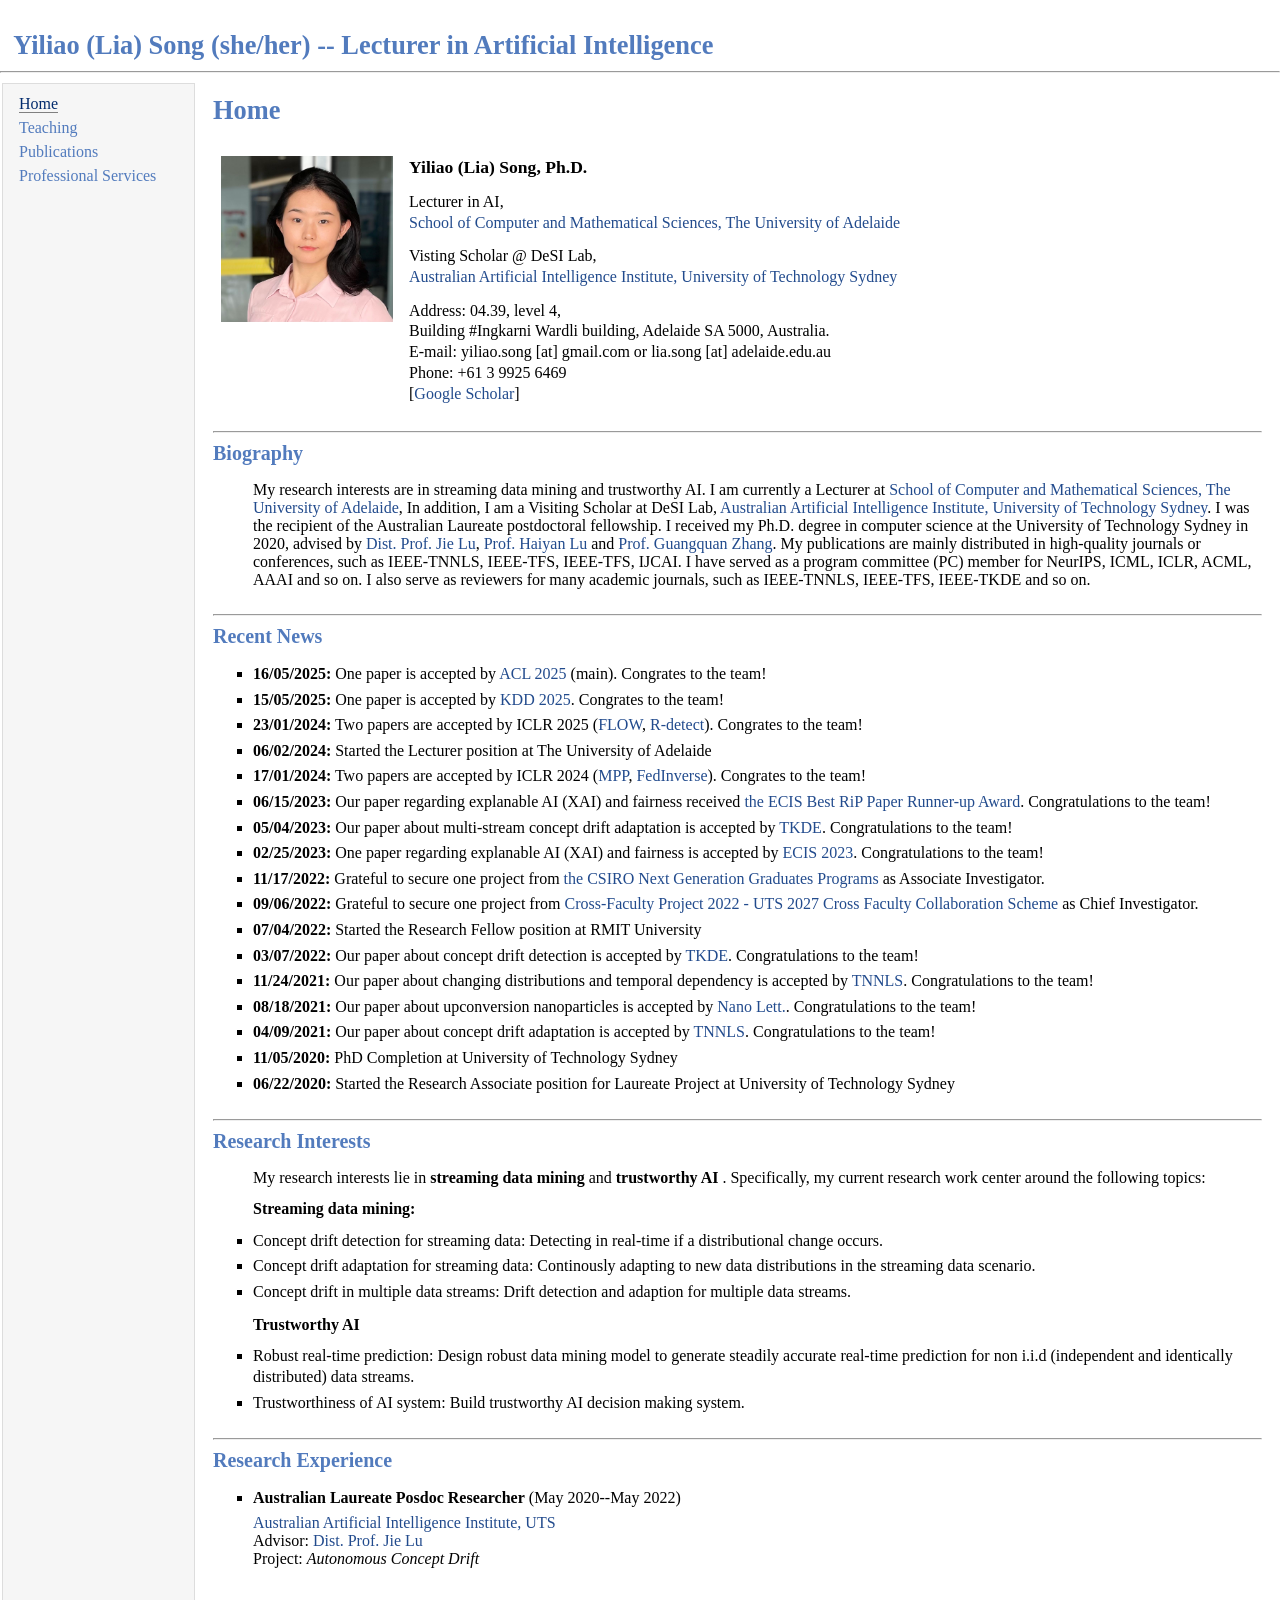
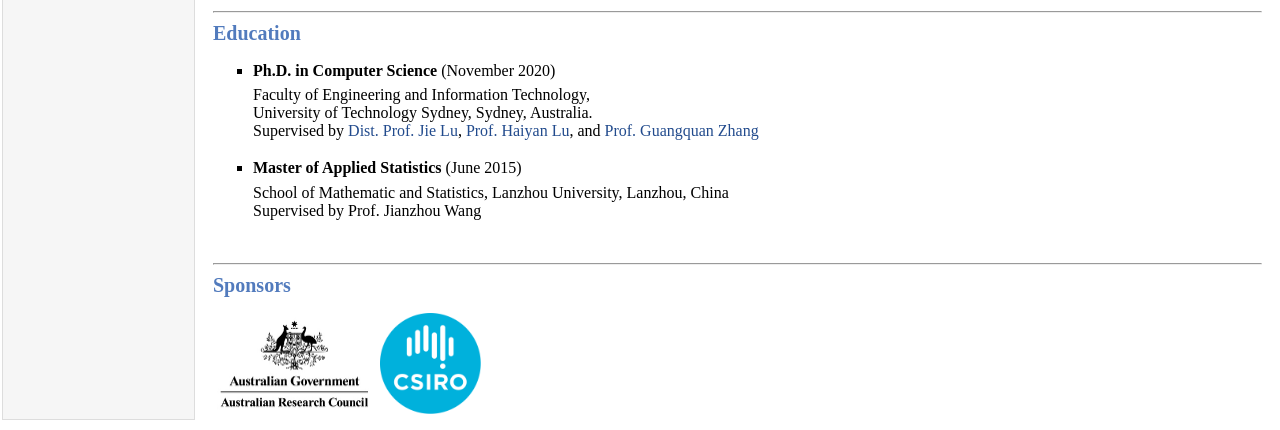
==== index.html @ e4319b83 "Update index.html" ====
<html>

<head>
    <meta http-equiv="Content-Type" content="text/html;charset=utf-8" />
    <link rel="stylesheet" type="text/css" href="style.css" />
    <title>Yiliao (Lia) Song (she/her) -- Lecturer in Artificial Intelligence</title>
</head>

<body>
<table summary="Table for page layout." id="tlayout">
<tr valign="top">
<h1 style="padding-left: 0.5em">Yiliao (Lia) Song (she/her) -- Lecturer in Artificial Intelligence </h1><hr>
<td id="layout-menu">
    <div class="menu-item"><a href="index.html" class="current">Home</a></div>
    <div class="menu-item"><a href="teaching.html">Teaching</a></div>
    <div class="menu-item"><a href="publication.html">Publications</a></div>
    <div class="menu-item"><a href="service.html">Professional Services</a></div>
</td>
<td id="layout-content">

    <h1 style="margin-top: 0em">Home</h1><br>
  <!--  <p>[ <a href="#news">News</a>,
        <a href="#interest">Research Interests</a>,
        <a href="#job">Job Experience</a>,
        <a href="#edu">Education</a> ]</p>-->

    <table class="imgtable"><tr valign="top">
        <td><img src="YS.jpg" alt="Yiliao Song" height="166" width="172" /></td>
        <td align="left">
            <p><span style="font-size: 110%"><b>Yiliao (Lia) Song, Ph.D.</b></span></p>
            <p>
                Lecturer in AI,<br>
                <a href="https://researchers.adelaide.edu.au/?name=lia+song&keywords=&department=" target="_blank">
                School of Computer and Mathematical Sciences,</a>
                <a href="https://www.adelaide.edu.au/" target="_blank">The University of Adelaide</a>
            </p>
            <p>
                Visting Scholar @ DeSI Lab,<br>
                <a href="https://www.uts.edu.au/research-and-teaching/our-research/centre-artificial-intelligence" target="_blank">
                Australian Artificial Intelligence Institute,</a>
                <a href="https://www.uts.edu.au/" target="_blank">University of Technology Sydney</a>
            </p>
            <p>
                Address: 04.39, level 4,<br>
                Building #Ingkarni Wardli building, Adelaide SA 5000, Australia.<br>
                E-mail: yiliao.song [at] gmail.com or lia.song [at] adelaide.edu.au<br>
                Phone: +61 3 9925 6469<br>
                [<a href="https://scholar.google.com/citations?hl=en&user=lKzKBHUAAAAJ&view_op=list_works&sortby=pubdate" target="_blank">Google Scholar</a>]
            </p>
        </td>
    </tr></table>
    
<div>
<h2><hr><a name="biography"></a>Biography</h2>

<ul>
    My research interests are in streaming data mining and trustworthy AI. 
    I am currently a Lecturer at <a href="https://researchers.adelaide.edu.au/?name=lia+song&keywords=&department=" target="_blank"> School of Computer and Mathematical Sciences,</a> <a href="https://www.adelaide.edu.au/" target="_blank">The University of Adelaide</a>, 
    In addition, I am a Visiting Scholar at DeSI Lab, <a href="https://www.uts.edu.au/research-and-teaching/our-research/centre-artificial-intelligence" target="_blank">Australian Artificial Intelligence Institute,</a> <a href="https://www.uts.edu.au/" target="_blank">University of Technology Sydney</a>. I was the recipient of the Australian Laureate postdoctoral fellowship. I received my Ph.D. degree in computer science at the University of Technology Sydney in 2020, advised by <a href="https://www.uts.edu.au/staff/jie.lu" target="_blank">Dist. Prof. Jie Lu</a>, <a href="https://profiles.uts.edu.au/Haiyan.Lu" target="_blank">Prof. Haiyan Lu</a> and <a href="https://www.uts.edu.au/staff/guangquan.zhang" target="_blank">Prof. Guangquan Zhang</a>.
 
    My publications are mainly distributed in high-quality journals or conferences, such as IEEE-TNNLS, IEEE-TFS, IEEE-TFS, IJCAI. I have served as a program committee (PC) member for  NeurIPS, ICML, ICLR, ACML, AAAI and so on. I also serve as reviewers for many academic journals, such as IEEE-TNNLS, IEEE-TFS,  IEEE-TKDE and so on.
</ul>
</div>

<div>
<h2><hr><a name="News"></a>Recent News</h2>

<ul>

<li><p><b>16/05/2025:</b> One paper is accepted by <a href="https://2025.aclweb.org/" target="_blank">ACL 2025</a> (main). Congrates to the team!</p></li>

<li><p><b>15/05/2025:</b> One paper is accepted by <a href="https://kdd2025.kdd.org/" target="_blank">KDD 2025</a>. Congrates to the team!</p></li>

<li><p><b>23/01/2024:</b> Two papers are accepted by ICLR 2025 (<a href="https://openreview.net/pdf?id=sLKDbuyq99" target="_blank">FLOW</a>, <a href="https://openreview.net/pdf?id=z9j7wctoGV" target="_blank">R-detect</a>). Congrates to the team!</p></li>
	
<li><p><b>06/02/2024:</b> Started the Lecturer position at The University of Adelaide</p></li>

<li><p><b>17/01/2024:</b> Two papers are accepted by ICLR 2024 (<a href="https://openreview.net/pdf?id=3fEKavFsnv" target="_blank">MPP</a>, <a href="https://openreview.net/forum?id=nTNgkEIfeb" target="_blank">FedInverse</a>). Congrates to the team!</p></li>
	
<li><p><b>06/15/2023:</b> Our paper regarding explanable AI (XAI) and fairness received <a href="https://ecis2023.no/submissions/best-paper-awards/" target="_blank">the ECIS Best RiP Paper Runner-up Award</a>. Congratulations to the team!</p></li>

<li><p><b>05/04/2023:</b> Our paper about multi-stream concept drift adaptation is accepted by <a href="https://ieeexplore.ieee.org/abstract/document/10115471" target="_blank">TKDE</a>. Congratulations to the team!</p></li>

<li><p><b>02/25/2023:</b> One paper regarding explanable AI (XAI) and fairness is accepted by <a href="https://ecis2023.no/" target="_blank">ECIS 2023</a>. Congratulations to the team!</p></li>

<li><p><b>11/17/2022:</b> Grateful to secure one project from <a href = "https://www.csiro.au/en/work-with-us/funding-programs/funding/next-generation-graduates-programs" target="_blank">the CSIRO Next Generation Graduates Programs </a> as Associate Investigator.</p></li>

<li><p><b>09/06/2022:</b> Grateful to secure one project from <a href = "https://www.uts.edu.au/about/faculty-engineering-and-information-technology/research-faculty-engineering-and-it/funding/uts-cross-faculty-collaboration-scheme" target="_blank">Cross-Faculty Project 2022 - UTS 2027 Cross Faculty Collaboration Scheme </a> as Chief Investigator.</p></li>

<li><p><b>07/04/2022:</b> Started the Research Fellow position at RMIT University </p></li>

<li><p><b>03/07/2022:</b> Our paper about concept drift detection is accepted by <a href="https://ieeexplore.ieee.org/abstract/document/9729470" target="_blank">TKDE</a>. Congratulations to the team!</p></li>

<li><p><b>11/24/2021:</b> Our paper about changing distributions and temporal dependency is accepted by <a href="https://ieeexplore.ieee.org/abstract/document/9626154" target="_blank">TNNLS</a>. Congratulations to the team!</p></li>

<li><p><b>08/18/2021:</b> Our paper about upconversion nanoparticles is accepted by <a href="https://pubs.acs.org/doi/full/10.1021/acs.nanolett.1c02404" target="_blank">Nano Lett.</a>. Congratulations to the team!</p></li>

<li><p><b>04/09/2021:</b> Our paper about concept drift adaptation is accepted by <a href="https://ieeexplore.ieee.org/abstract/document/9399669" target="_blank">TNNLS</a>. Congratulations to the team!</p></li>

<li><p><b>11/05/2020:</b> PhD Completion at University of Technology Sydney </p></li>

<li><p><b>06/22/2020:</b> Started the Research Associate position for Laureate Project at University of Technology Sydney </p></li>

</ul>
</div>

<div>
<h2><hr><a name="research"></a>Research Interests</h2>
<ul>
My research interests lie in <b>streaming data mining</b> and <b>trustworthy AI </b>. Specifically, my current research work center around the following topics:

</ul>
<ul>
<b>Streaming data mining:</b>
</ul>
<ul>
<li><p>Concept drift detection for streaming data: Detecting in real-time if a distributional change occurs.</p></li>
<li><p>Concept drift adaptation for streaming data: Continously adapting to new data distributions in the streaming data scenario. </p></li>
<li><p>Concept drift in multiple data streams: Drift detection and adaption for multiple data streams. </p></li>

</ul>   
<ul>
<b>Trustworthy AI</b>
</ul>    
<ul>
<li><p>Robust real-time prediction: Design robust data mining model to generate steadily accurate real-time prediction for non i.i.d (independent and identically distributed) data streams.</p></li>
<li><p>Trustworthiness of AI system: Build trustworthy AI decision making system.</p></li>
</ul>
</div>

<div>
    <h2><hr><a name="researchExp"></a>Research Experience</h2>
        <ul>
            <li><p><b>Australian Laureate Posdoc Researcher</b> (May 2020--May 2022)</p></li>
            <a href="https://www.uts.edu.au/research-and-teaching/our-research/centre-artificial-intelligence" target="_blank"> Australian Artificial Intelligence Institute,</a> <a href="https://www.uts.edu.au/" target="_blank">UTS</a><br>
            Advisor: <a href="https://www.uts.edu.au/staff/jie.lu" target="_blank">Dist. Prof. Jie Lu</a><br>
            Project: <i>Autonomous Concept Drift</i><br><br>
        </ul>
</div>

<div>
    <h2><hr><a name="Education"></a>Education</h2>
        <ul>
            <li><p><b>Ph.D. in Computer Science</b> (November 2020)</p></li>
			Faculty of Engineering and Information Technology,<br>
			University of Technology Sydney, Sydney, Australia.<br>
			Supervised by <a href="https://www.uts.edu.au/staff/jie.lu" target="_blank">Dist. Prof. Jie Lu</a>,  <a href="https://profiles.uts.edu.au/Haiyan.Lu" target="_blank">Prof. Haiyan Lu</a>, and <a href="https://www.uts.edu.au/staff/guangquan.zhang" target="_blank">Prof. Guangquan Zhang</a><br><br>
			
            <li><p><b>Master of Applied Statistics</b> (June 2015)</p></li>
			School of Mathematic and Statistics, Lanzhou University, Lanzhou, China<br>
			Supervised by Prof. Jianzhou Wang<br><br>
        </ul>
</div>

    <div>
    <h2><hr><a name="sponsors"></a>Sponsors</h2>
    <img src="arc.jpg" alt="Australian Research Council"  height="101" width="163" />
    <img src="CSIRO_Logo.svg.png" alt="CSIRO"  height="101" width="101" />
    </div>

<script src="//t1.extreme-dm.com/f.js" id="eXF-alex0113-0" async defer></script>

</td>
</tr>
</table>
</body>
</html>
---- style.css ----
table#tlayout {
    width: 100%;
    border: none;
    border-collapse: separate;
    background: white;
}

body {
	background: white;
	font-family: Georgia, serif;
	padding-bottom: 8px;
	margin: 0;
}

#layout-menu {
	background: #f6f6f6;
	border: 1px solid #dddddd;
	padding-top: 0.5em;
	padding-left: 8px;
	padding-right: 8px;
	font-size: 1.0em;
	width: 175px;
	white-space: nowrap;
    text-align: left;
    vertical-align: top;
}

#layout-menu td {
	background: #f4f4f4;
    vertical-align: top;
}

#layout-content {
	padding-top: 0.0em;
	padding-left: 1.0em;
	padding-right: 1.0em;
    border: none;
    background: white;
    text-align: left;
    vertical-align: top;
}

#layout-menu a {
	line-height: 1.5em;
	margin-left: 0.5em;
}

tt {
    background: #ffffdd;
}

pre, tt {
	font-size: 90%;
	font-family: monaco, monospace;
}

a, a > tt {
	color: #224b8d;
	text-decoration: none;
}

a:hover {
	border-bottom: 1px orange solid;
}

#layout-menu a.current:link, #layout-menu a.current:visited {
	color: #022b6d;
	border-bottom: 1px gray solid;
}
#layout-menu a:link, #layout-menu a:visited, #layout-menu a:hover {
	color: #527bbd;
	text-decoration: none;
}
#layout-menu a:hover {
	text-decoration: none;
}

div.menu-category {
	border-bottom: 1px solid gray;
	margin-top: 0.8em;
	padding-top: 0.2em;
	padding-bottom: 0.1em;
	font-weight: bold;
}

div.menu-item {
	padding-left: 16px;
	text-indent: -16px;
}

div#toptitle {
	padding-bottom: 0.2em;
	margin-bottom: 1.5em;
	border-bottom: 3px double gray;
}

div#subtitle {
	margin-top: 0.0em;
	margin-bottom: 0.0em;
	padding-top: 0em;
	padding-bottom: 0.1em;
}

em {
	font-style: italic;
}

strong {
	font-weight: bold;
}

h1, h2, h3 {
	color: #527bbd;
	margin-top: 0.7em;
	margin-bottom: 0.3em;
    padding-top: 0.5em;
	padding-bottom: 0.2em;
	line-height: 1.0;	
}

h1 {
	font-size: 165%;
}

h2 {
	padding-top: 0.8em;
    padding-bottom: 0.6em;
	font-size: 125%;
}

h2 + h3 {
    padding-top: 0.2em;
}

h3 {
	font-size: 110%;
	border-bottom: none;
}

p {
	margin-top: 0.0em;
	margin-bottom: 0.8em;
	padding: 0;
	line-height: 1.3;
}

pre {
	padding: 0;
	margin: 0;
}

div#footer {
	font-size: small;
	border-top: 1px solid #c0c0c0;
	padding-top: 0.1em;
	margin-top: 4.0em;
	color: #c0c0c0;
}

div#footer a {
	color: #80a0b0;
}

div#footer-text {
	float: left;
	padding-bottom: 8px;
}

ul, ol, dl {
	margin-top: 0.2em;
	padding-top: 0;
	margin-bottom: 0.8em;
}

dt {
	margin-top: 0.5em;
	margin-bottom: 0;
}

dl {
	margin-left: 20px;
}

dd {
	color: #222222;
}

dd > *:first-child {
	margin-top: 0;
}

ul {
	list-style-position: outside;
	list-style-type: square;
}

p + ul, p + ol {
	margin-top: -0.5em;
}

li ul, li ol {
	margin-top: -0.3em;
}

ol {
	list-style-position: outside;
	list-style-type: decimal;
}

li p, dd p {
	margin-bottom: 0.3em;
}


ol ol {
	list-style-type: lower-alpha;
}

ol ol ol {
	list-style-type: lower-roman;
}

p + div.codeblock {
	margin-top: -0.6em;
}

div.codeblock, div.infoblock {
	margin-right: 0%;
	margin-top: 1.2em;
	margin-bottom: 1.3em;
}

div.blocktitle {
	font-weight: bold;
	color: #cd7b62;
	margin-top: 1.2em;
	margin-bottom: 0.1em;
}

div.blockcontent {
	border: 1px solid silver;
	padding: 0.3em 0.5em;
}

div.infoblock > div.blockcontent {
	background: #ffffee;
}

div.blockcontent p + ul, div.blockcontent p + ol {
	margin-top: 0.4em;
}

div.infoblock p {
	margin-bottom: 0em;
}

div.infoblock li p, div.infoblock dd p {
	margin-bottom: 0.5em;
}

div.infoblock p + p {
	margin-top: 0.8em;
}

div.codeblock > div.blockcontent {
	background: #f6f6f6;
}

span.pycommand {
	color: #000070;
}

span.statement {
	color: #008800;
}
span.builtin {
	color: #000088;
}
span.special {
	color: #990000;
}
span.operator {
	color: #880000;
}
span.error {
	color: #aa0000;
}
span.comment, span.comment > *, span.string, span.string > * {
	color: #606060;
}

@media print {
	#layout-menu { display: none; }
}

#fwtitle {
	margin: 2px;
}

#fwtitle #toptitle {
	padding-left: 0.5em;
	margin-bottom: 0.5em;
}

#layout-content h1:first-child, #layout-content h2:first-child, #layout-content h3:first-child {
	margin-top: -0.7em;
}

div#toptitle h1, #layout-content div#toptitle h1 {
	margin-bottom: 0.0em;
	padding-bottom: 0.1em;
	padding-top: 0;
	margin-top: 0.5em;
	border-bottom: none;
}

img.eq {
	padding: 0;
	padding-left: 0.1em;
	padding-right: 0.1em;
	margin: 0;
}

img.eqwl {
	padding-left: 2em;
	padding-top: 0.6em;
	padding-bottom: 0.2em;
	margin: 0;
}

table {
    border: 2px solid black;
    border-collapse: collapse;
}

td {
    padding: 2px;
    padding-left: 0.5em;
    padding-right: 0.5em;
    text-align: center;
    border: 1px solid gray;
}

table + table {
    margin-top: 1em;
}

tr.heading {
    font-weight: bold;
    border-bottom: 2px solid black;
}

img {
    border: none;
}

table.imgtable, table.imgtable td {
    border: none;
    text-align: left;
}
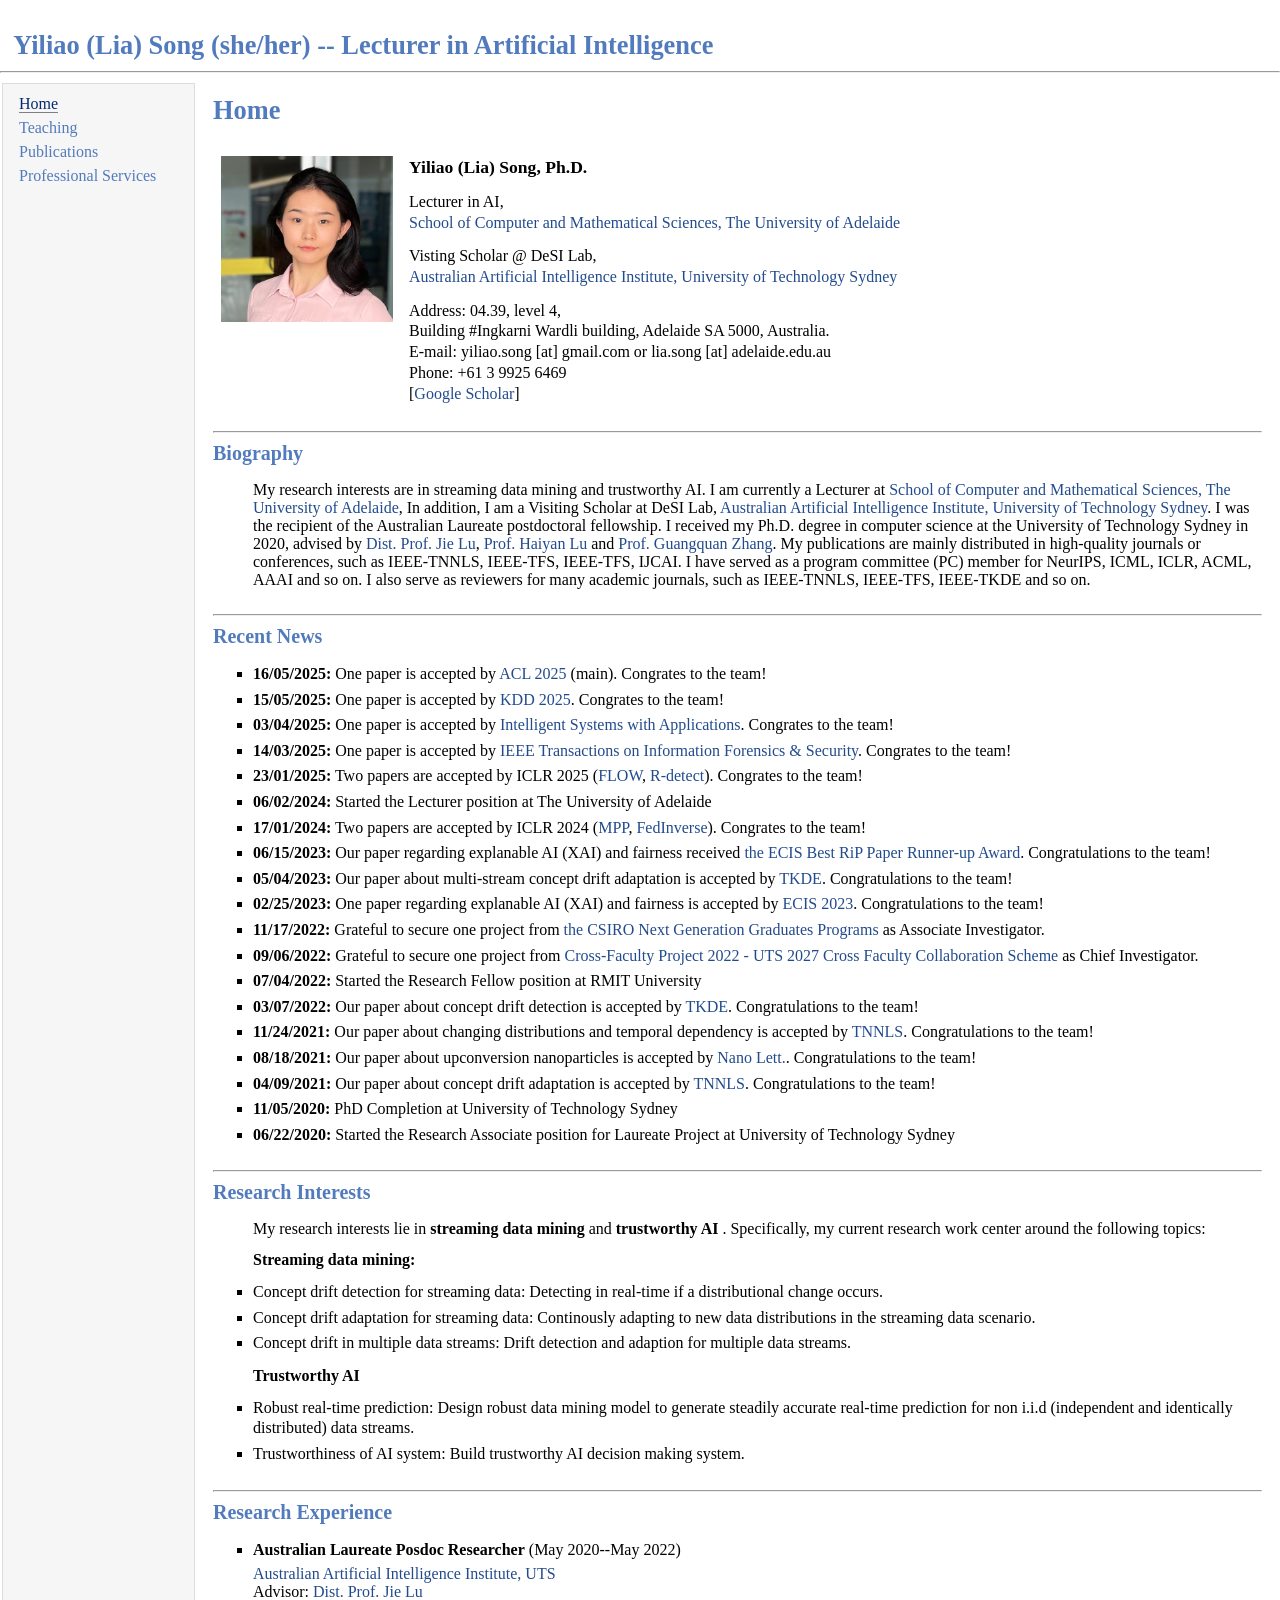
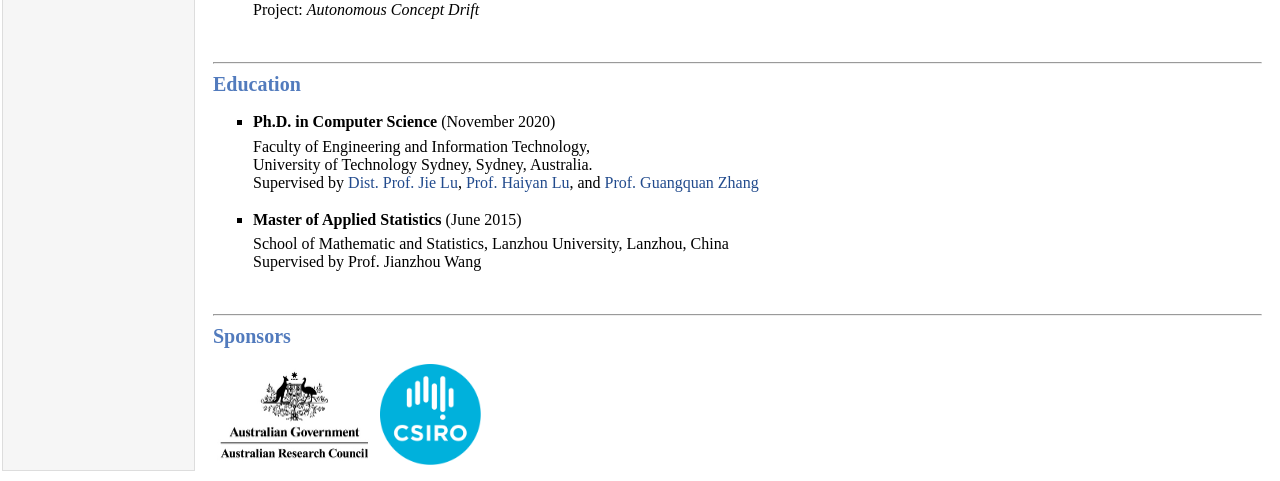
==== commit 768b259e: "Update index.html" ====
--- a/index.html
+++ b/index.html
@@ -71,7 +71,12 @@
 
 <li><p><b>15/05/2025:</b> One paper is accepted by <a href="https://kdd2025.kdd.org/" target="_blank">KDD 2025</a>. Congrates to the team!</p></li>
 
-<li><p><b>23/01/2024:</b> Two papers are accepted by ICLR 2025 (<a href="https://openreview.net/pdf?id=sLKDbuyq99" target="_blank">FLOW</a>, <a href="https://openreview.net/pdf?id=z9j7wctoGV" target="_blank">R-detect</a>). Congrates to the team!</p></li>
+<li><p><b>03/04/2025:</b> One paper is accepted by <a href="https://www.sciencedirect.com/science/article/pii/S2667305325000304" target="_blank">Intelligent Systems with Applications</a>. Congrates to the team!</p></li>
+
+<li><p><b>14/03/2025:</b> One paper is accepted by <a href="https://ieeexplore.ieee.org/abstract/document/10964397" target="_blank">IEEE Transactions on Information Forensics & Security</a>. Congrates to the team!</p></li>
+
+<li><p><b>23/01/2025:</b> Two papers are accepted by ICLR 2025 (<a href="https://openreview.net/pdf?id=sLKDbuyq99" target="_blank">FLOW</a>, <a href="https://openreview.net/pdf?id=z9j7wctoGV" target="_blank">R-detect</a>). Congrates to the team!</p></li>
+	
 	
 <li><p><b>06/02/2024:</b> Started the Lecturer position at The University of Adelaide</p></li>
 
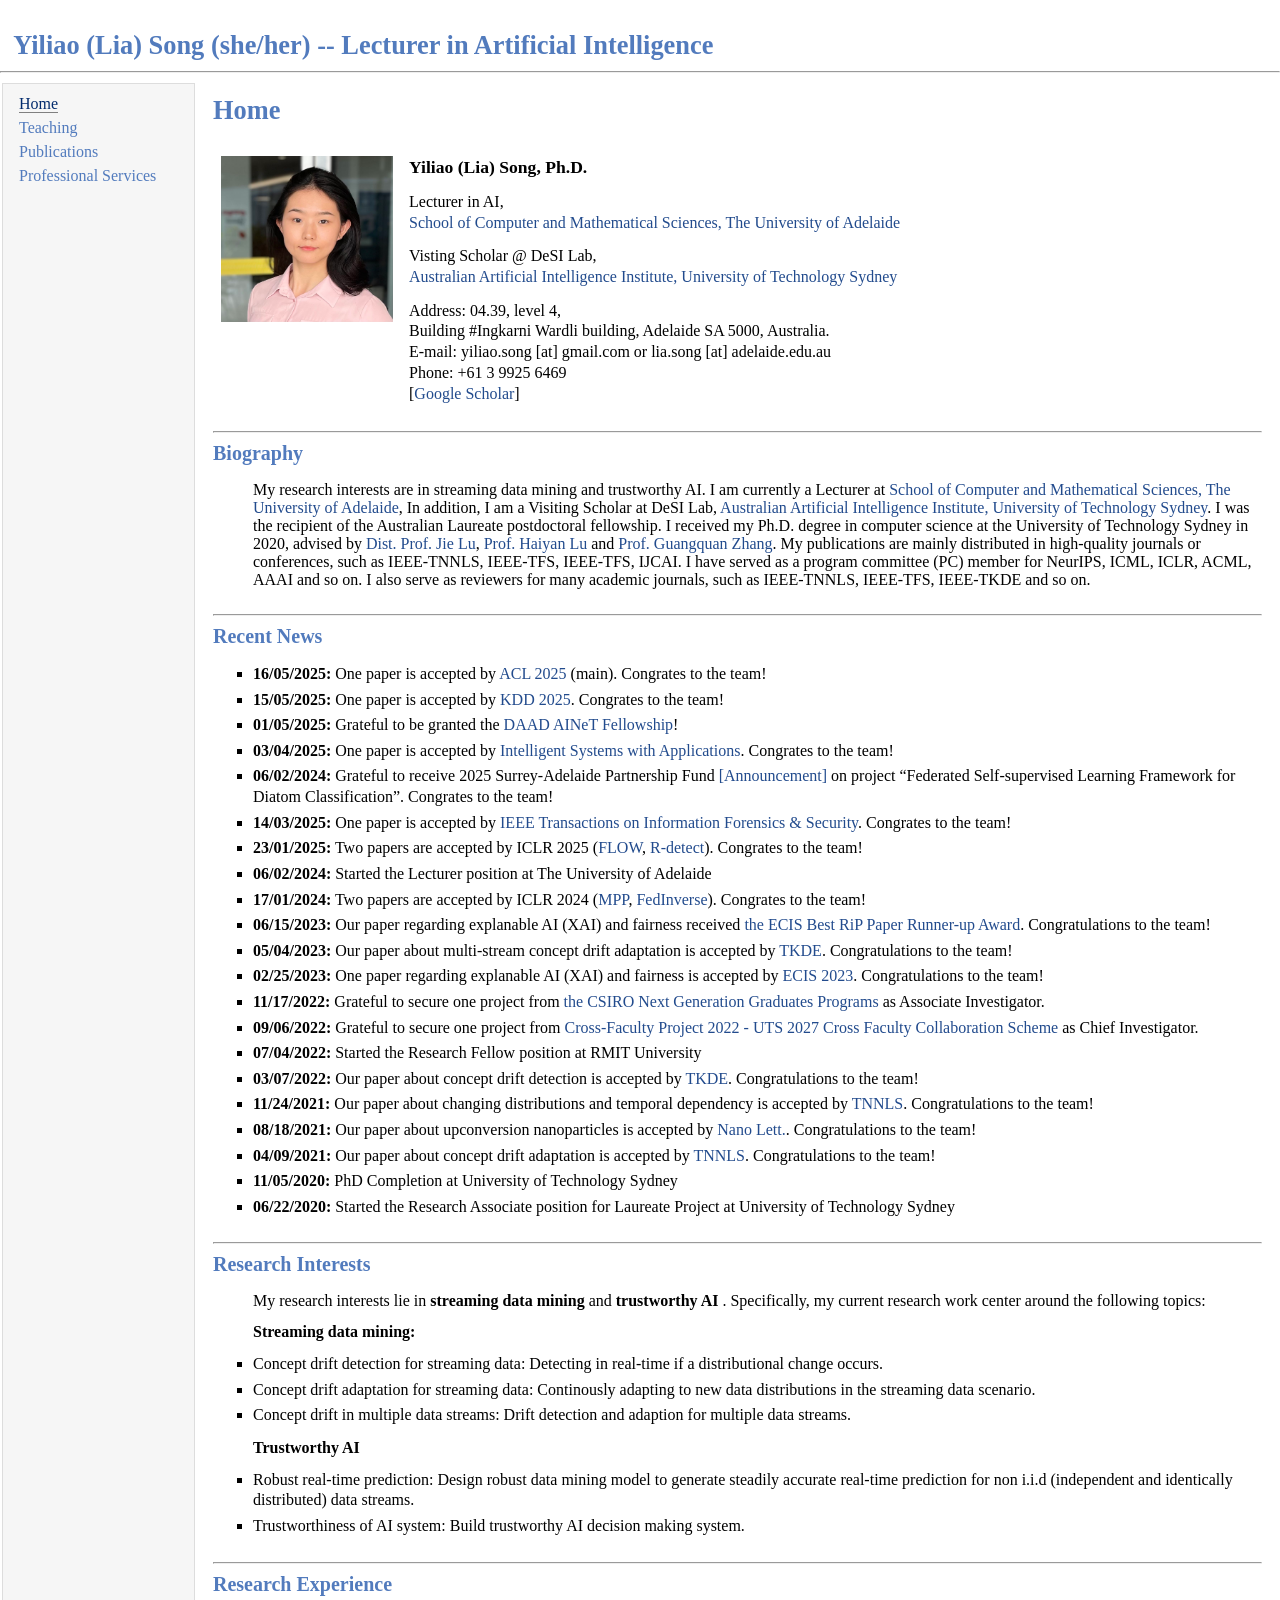
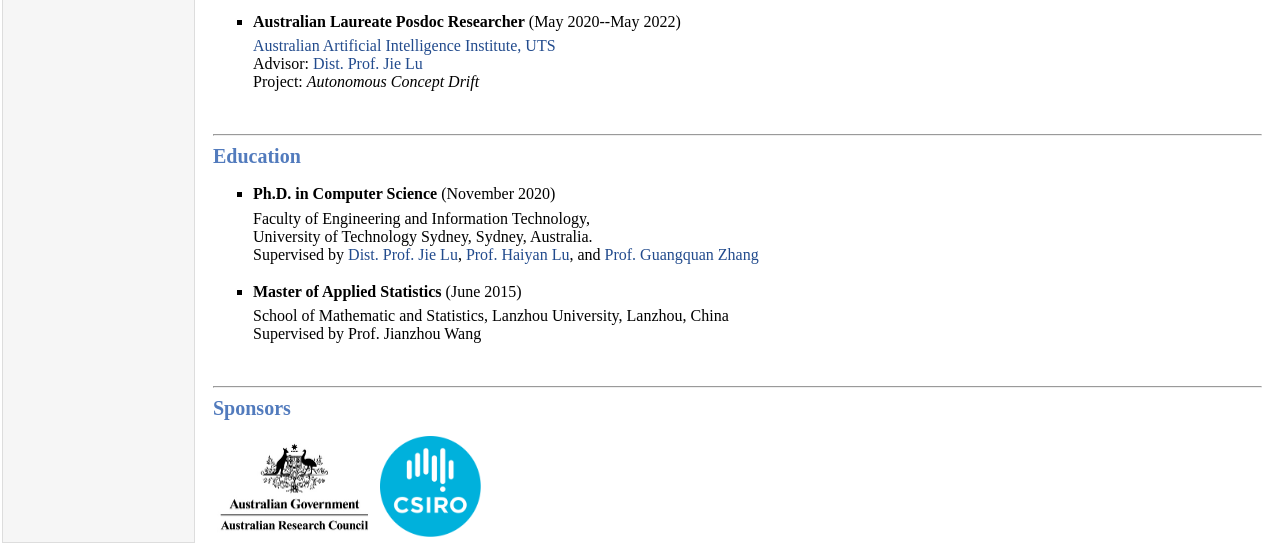
==== commit 08d4b2d0: "Update index.html" ====
--- a/index.html
+++ b/index.html
@@ -71,7 +71,11 @@
 
 <li><p><b>15/05/2025:</b> One paper is accepted by <a href="https://kdd2025.kdd.org/" target="_blank">KDD 2025</a>. Congrates to the team!</p></li>
 
+<li><p><b>01/05/2025:</b> Grateful to be granted the <a href="https://www.daad.de/en/the-daad/postdocnet/details-and-application/">DAAD AINeT Fellowship</a>! </p></li>
+	
 <li><p><b>03/04/2025:</b> One paper is accepted by <a href="https://www.sciencedirect.com/science/article/pii/S2667305325000304" target="_blank">Intelligent Systems with Applications</a>. Congrates to the team!</p></li>
+
+<li><p><b>06/02/2024:</b> Grateful to receive 2025 Surrey-Adelaide Partnership Fund <a href="https://www.adelaide.edu.au/global-engagement/news/list/2025/05/09/university-of-adelaide-and-university-of-surrey-partnership-provides-funding">[Announcement]</a> on project “Federated Self-supervised Learning Framework for Diatom Classification”. Congrates to the team! </p></li>	
 
 <li><p><b>14/03/2025:</b> One paper is accepted by <a href="https://ieeexplore.ieee.org/abstract/document/10964397" target="_blank">IEEE Transactions on Information Forensics & Security</a>. Congrates to the team!</p></li>
 
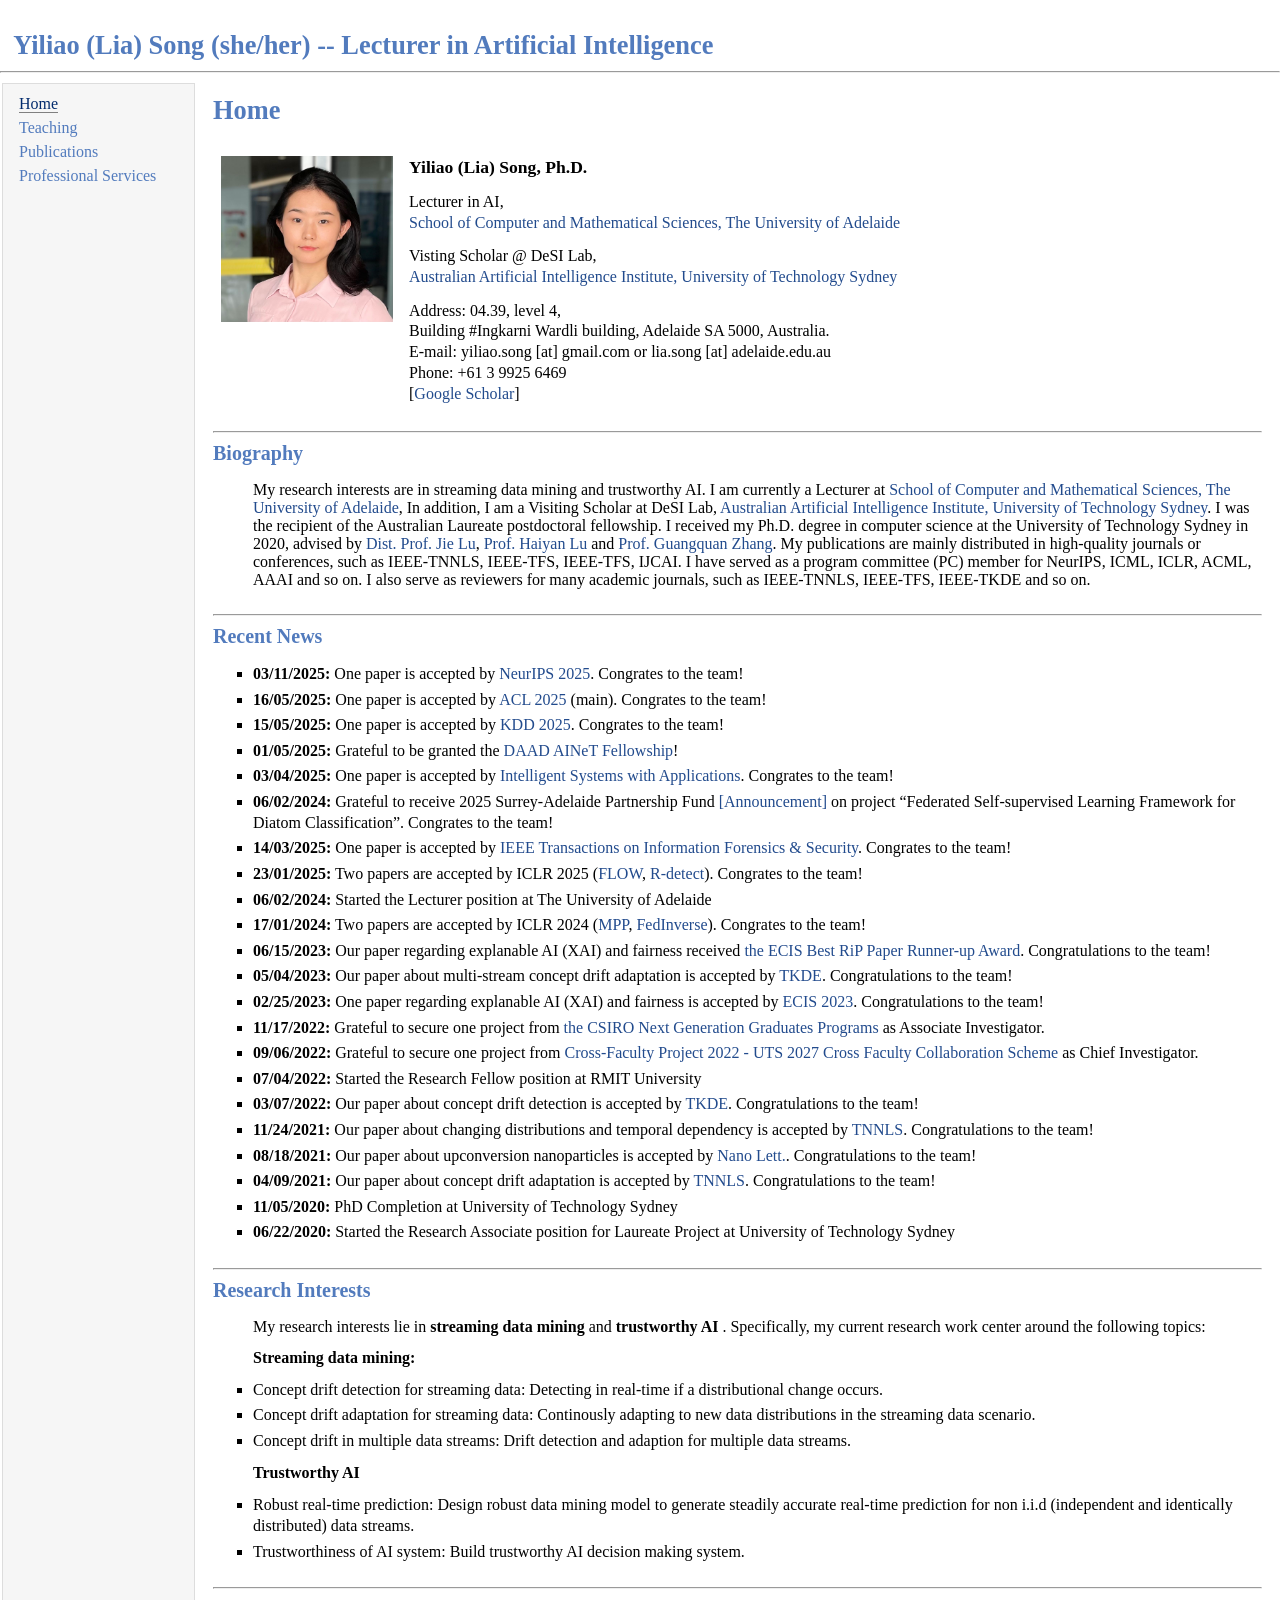
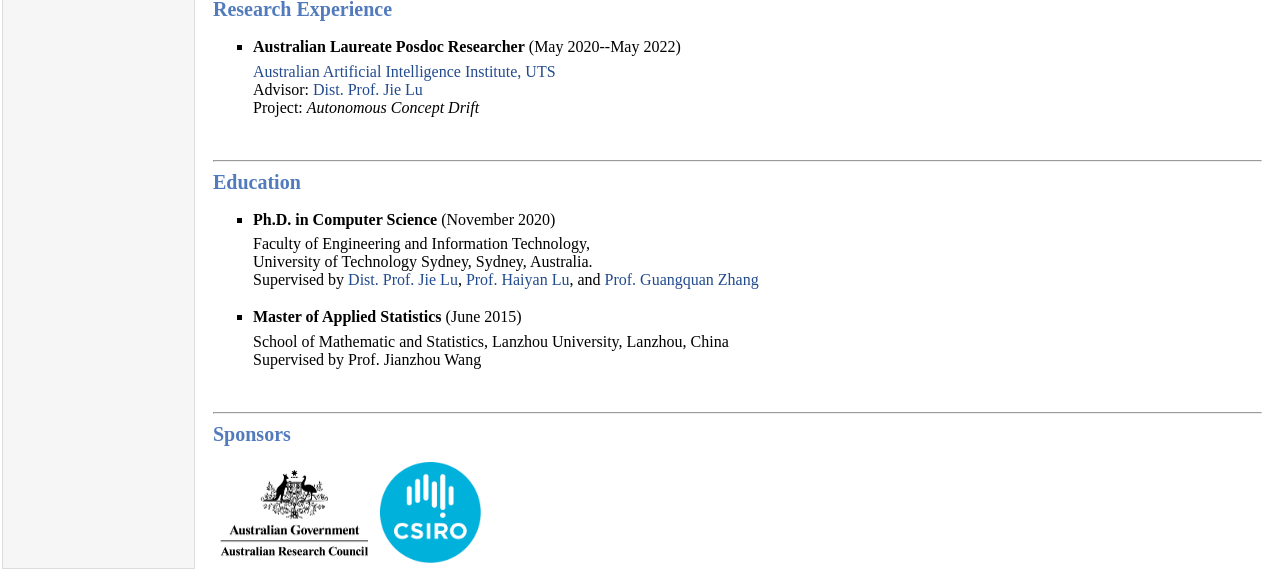
==== commit c4f4d35c: "add news" ====
--- a/index.html
+++ b/index.html
@@ -66,6 +66,8 @@
 <h2><hr><a name="News"></a>Recent News</h2>
 
 <ul>
+
+<li><p><b>03/11/2025:</b> One paper is accepted by <a href="https://neurips.cc/Conferences/2025" target="_blank">NeurIPS 2025</a>. Congrates to the team!</p></li>
 
 <li><p><b>16/05/2025:</b> One paper is accepted by <a href="https://2025.aclweb.org/" target="_blank">ACL 2025</a> (main). Congrates to the team!</p></li>
 
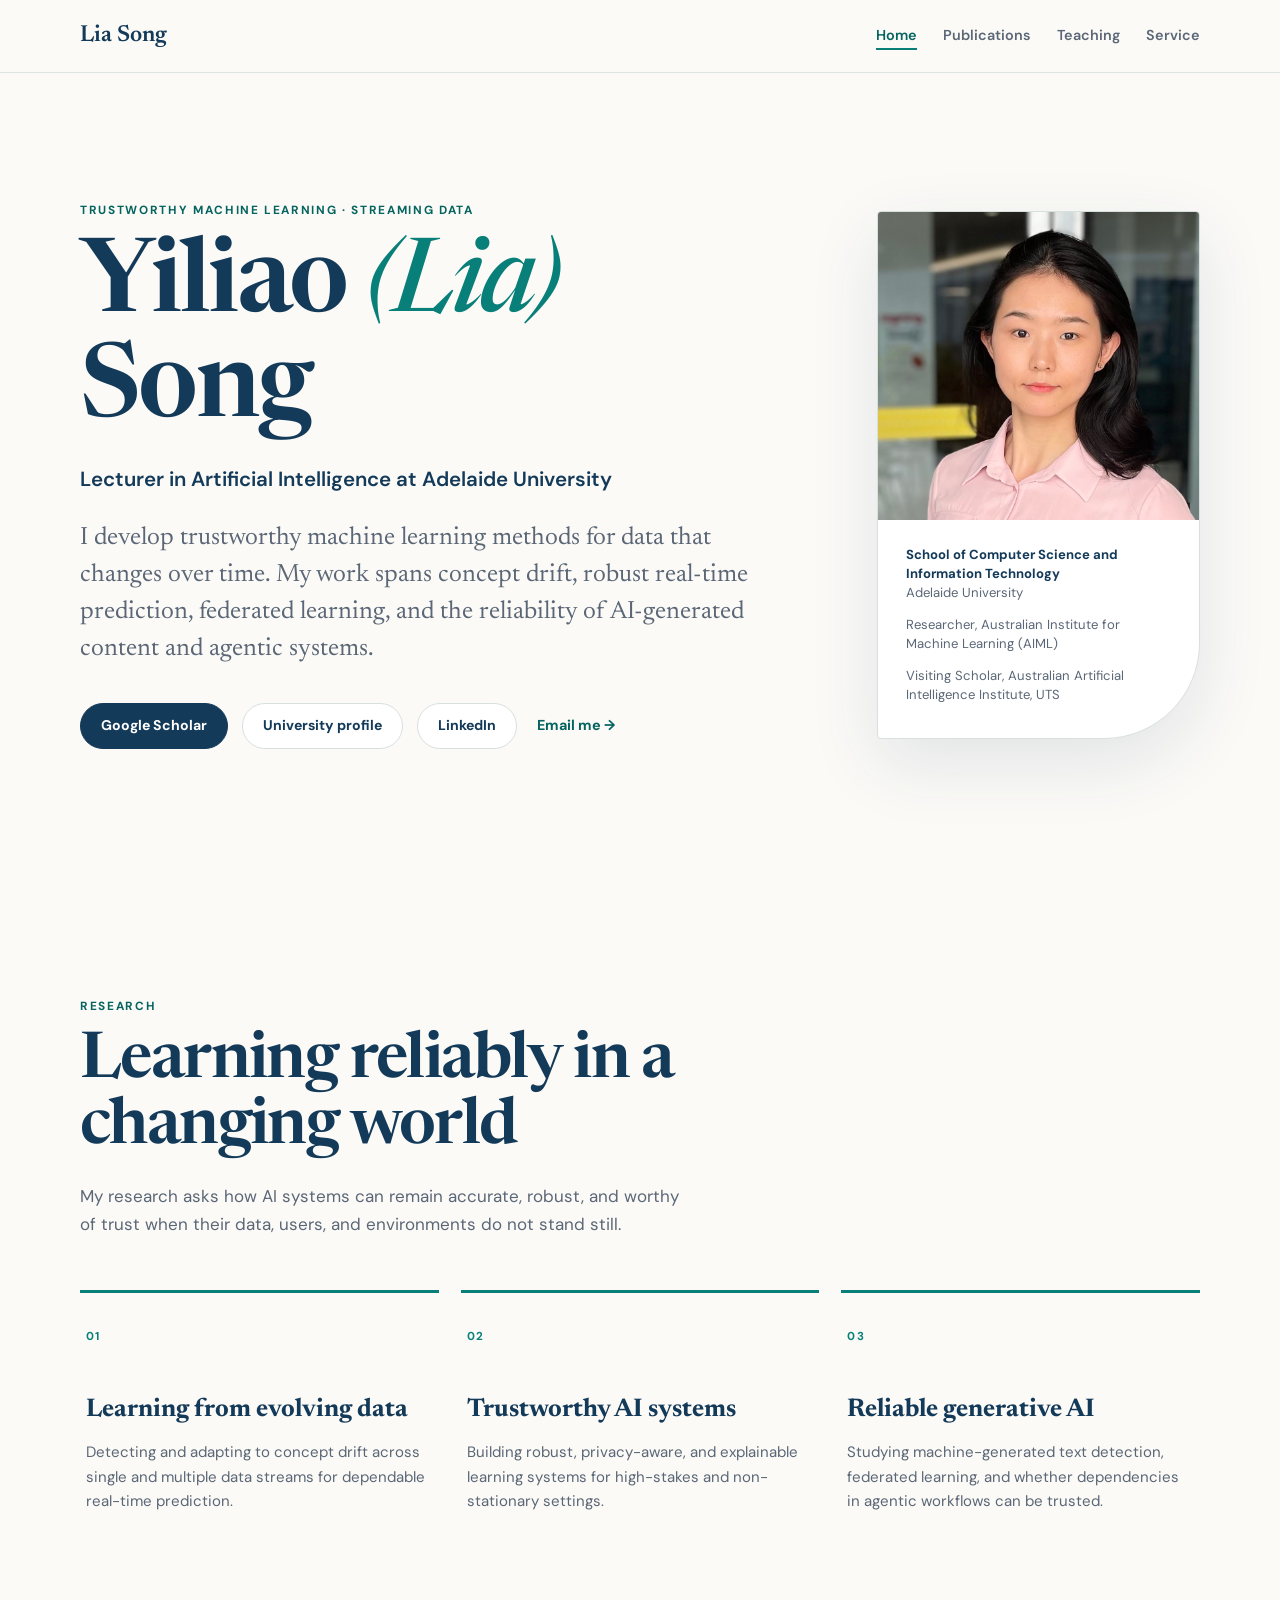
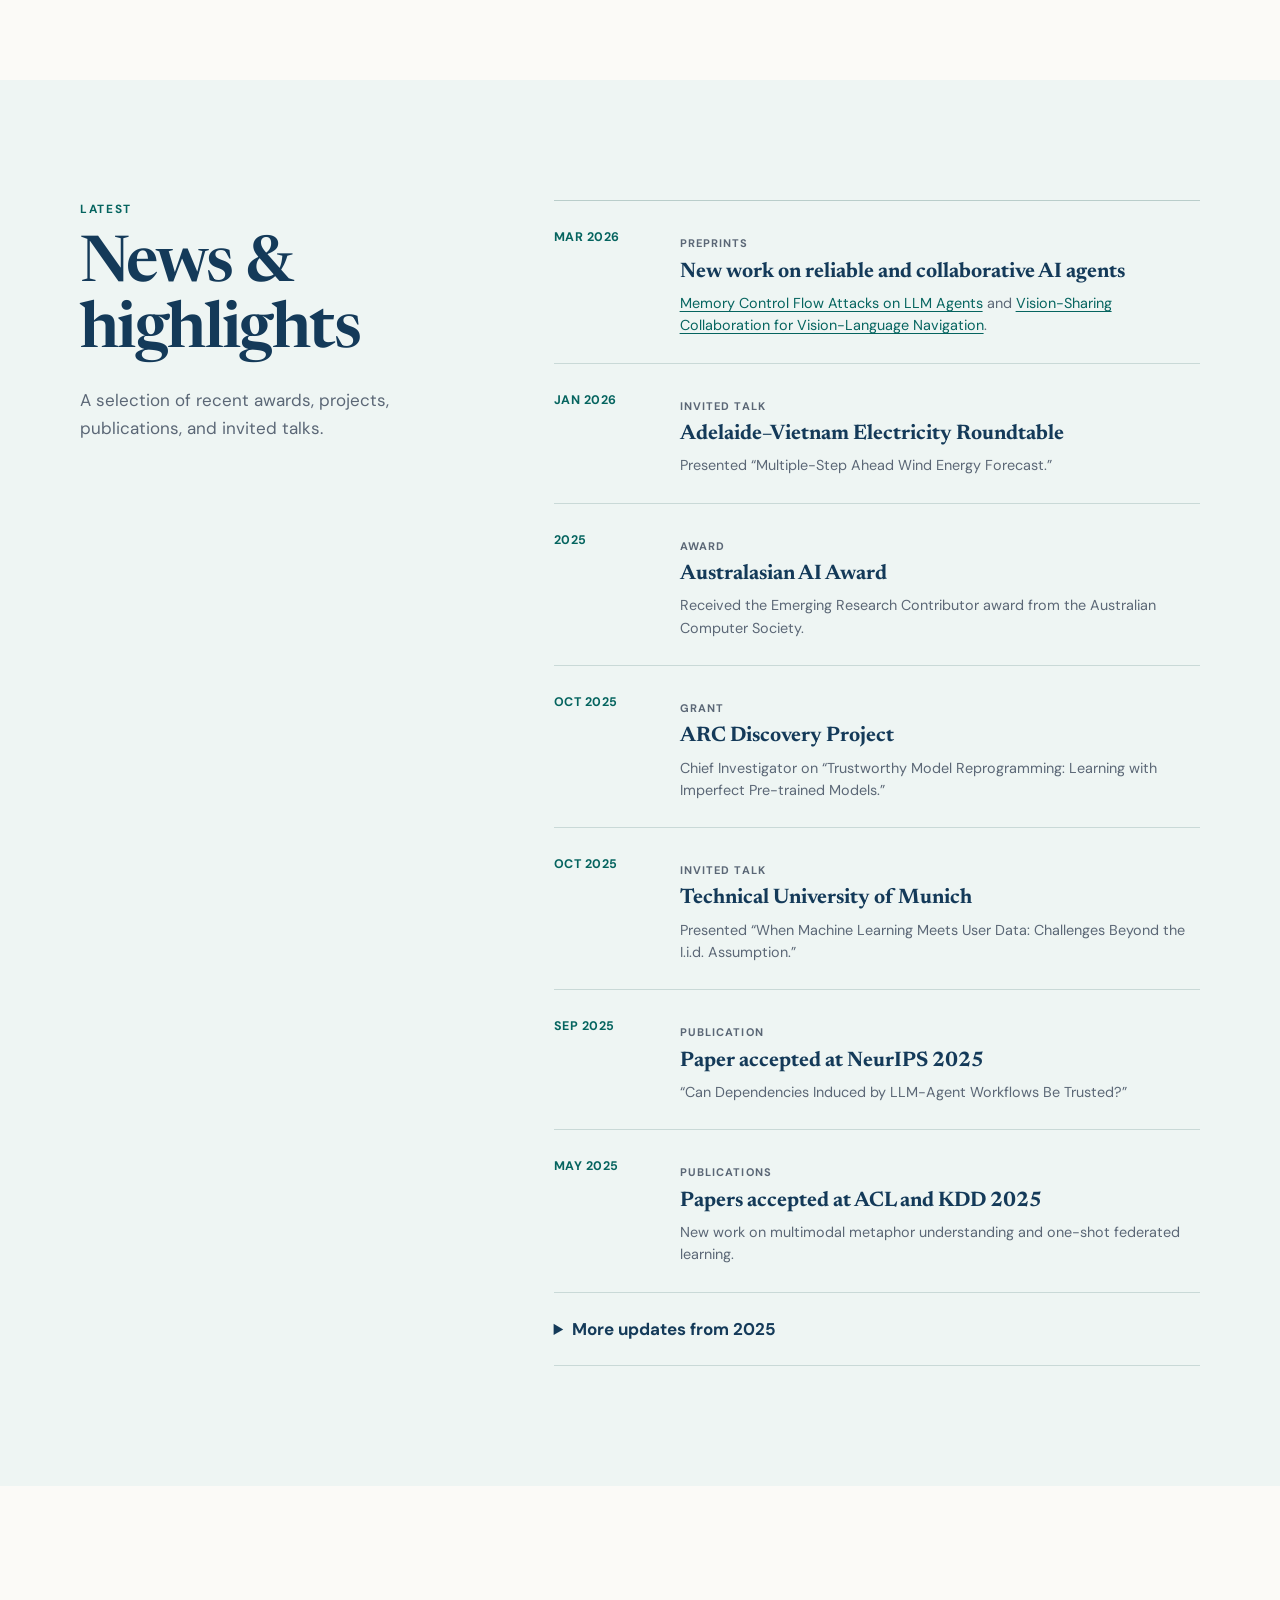
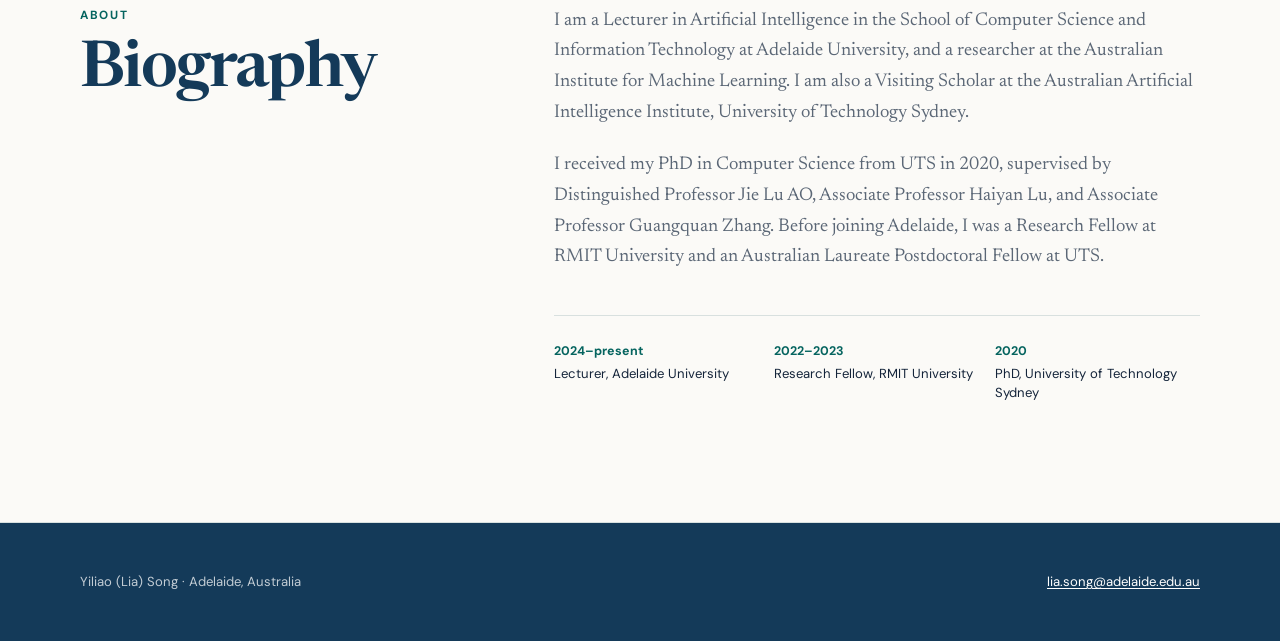
==== commit 4ea5f78b: "Refresh academic website and featured publications" ====
--- a/index.html
+++ b/index.html
@@ -1,178 +1,150 @@
-<html>
+<!doctype html>
+<html lang="en">
+<head>
+    <meta charset="utf-8">
+    <meta name="viewport" content="width=device-width, initial-scale=1">
+    <meta name="description" content="Yiliao (Lia) Song is a Lecturer in Artificial Intelligence at Adelaide University, researching trustworthy machine learning and learning from evolving data.">
+    <title>Yiliao (Lia) Song | Trustworthy Machine Learning</title>
+    <link rel="stylesheet" href="style.css">
+</head>
+<body>
+<header class="site-header">
+    <nav class="nav-shell" aria-label="Primary navigation">
+        <a class="wordmark" href="index.html">Lia Song</a>
+        <div class="nav-links">
+            <a class="current" href="index.html">Home</a>
+            <a href="publication.html">Publications</a>
+            <a href="teaching.html">Teaching</a>
+            <a href="service.html">Service</a>
+        </div>
+    </nav>
+</header>
 
-<head>
-    <meta http-equiv="Content-Type" content="text/html;charset=utf-8" />
-    <link rel="stylesheet" type="text/css" href="style.css" />
-    <title>Yiliao (Lia) Song (she/her) -- Lecturer in Artificial Intelligence</title>
-</head>
+<main>
+    <section class="hero page-shell">
+        <div class="hero-copy">
+            <p class="eyebrow">Trustworthy machine learning · Streaming data</p>
+            <h1>Yiliao <span>(Lia)</span> Song</h1>
+            <p class="role">Lecturer in Artificial Intelligence at Adelaide University</p>
+            <p class="intro">I develop trustworthy machine learning methods for data that changes over time. My work spans concept drift, robust real-time prediction, federated learning, and the reliability of AI-generated content and agentic systems.</p>
+            <div class="hero-actions" aria-label="Profile links">
+                <a class="button primary" href="https://scholar.google.com/citations?hl=en&user=lKzKBHUAAAAJ&view_op=list_works&sortby=pubdate" target="_blank" rel="noopener">Google Scholar</a>
+                <a class="button" href="https://adelaideuni.edu.au/people/lia.song" target="_blank" rel="noopener">University profile</a>
+                <a class="button" href="https://www.linkedin.com/in/lia-song-1038793b/" target="_blank" rel="noopener">LinkedIn</a>
+                <a class="text-link" href="mailto:lia.song@adelaide.edu.au">Email me <span aria-hidden="true">→</span></a>
+            </div>
+        </div>
+        <aside class="profile-card" aria-label="Profile summary">
+            <img src="YS.jpg" alt="Portrait of Yiliao (Lia) Song" width="344" height="332">
+            <div class="profile-card-body">
+                <p><strong>School of Computer Science and Information Technology</strong><br>Adelaide University</p>
+                <p>Researcher, Australian Institute for Machine Learning (AIML)</p>
+                <p>Visiting Scholar, Australian Artificial Intelligence Institute, UTS</p>
+            </div>
+        </aside>
+    </section>
 
-<body>
-<table summary="Table for page layout." id="tlayout">
-<tr valign="top">
-<h1 style="padding-left: 0.5em">Yiliao (Lia) Song (she/her) -- Lecturer in Artificial Intelligence </h1><hr>
-<td id="layout-menu">
-    <div class="menu-item"><a href="index.html" class="current">Home</a></div>
-    <div class="menu-item"><a href="teaching.html">Teaching</a></div>
-    <div class="menu-item"><a href="publication.html">Publications</a></div>
-    <div class="menu-item"><a href="service.html">Professional Services</a></div>
-</td>
-<td id="layout-content">
+    <section class="section page-shell" aria-labelledby="research-heading">
+        <div class="section-heading">
+            <p class="section-label">Research</p>
+            <h2 id="research-heading">Learning reliably in a changing world</h2>
+            <p>My research asks how AI systems can remain accurate, robust, and worthy of trust when their data, users, and environments do not stand still.</p>
+        </div>
+        <div class="research-grid">
+            <article class="research-card">
+                <span class="card-number">01</span>
+                <h3>Learning from evolving data</h3>
+                <p>Detecting and adapting to concept drift across single and multiple data streams for dependable real-time prediction.</p>
+            </article>
+            <article class="research-card">
+                <span class="card-number">02</span>
+                <h3>Trustworthy AI systems</h3>
+                <p>Building robust, privacy-aware, and explainable learning systems for high-stakes and non-stationary settings.</p>
+            </article>
+            <article class="research-card">
+                <span class="card-number">03</span>
+                <h3>Reliable generative AI</h3>
+                <p>Studying machine-generated text detection, federated learning, and whether dependencies in agentic workflows can be trusted.</p>
+            </article>
+        </div>
+    </section>
 
-    <h1 style="margin-top: 0em">Home</h1><br>
-  <!--  <p>[ <a href="#news">News</a>,
-        <a href="#interest">Research Interests</a>,
-        <a href="#job">Job Experience</a>,
-        <a href="#edu">Education</a> ]</p>-->
+    <section class="section section-tint" aria-labelledby="news-heading">
+        <div class="page-shell news-layout">
+            <div class="section-heading news-intro">
+                <p class="section-label">Latest</p>
+                <h2 id="news-heading">News &amp; highlights</h2>
+                <p>A selection of recent awards, projects, publications, and invited talks.</p>
+            </div>
+            <div class="news-list">
+                <article class="news-item featured-news">
+                    <time datetime="2026-03">Mar 2026</time>
+                    <div><span class="news-tag">Preprints</span><h3>New work on reliable and collaborative AI agents</h3><p><a href="https://arxiv.org/abs/2603.15125" target="_blank" rel="noopener">Memory Control Flow Attacks on LLM Agents</a> and <a href="https://arxiv.org/abs/2603.20804" target="_blank" rel="noopener">Vision-Sharing Collaboration for Vision-Language Navigation</a>.</p></div>
+                </article>
+                <article class="news-item featured-news">
+                    <time datetime="2026-01">Jan 2026</time>
+                    <div><span class="news-tag">Invited talk</span><h3>Adelaide–Vietnam Electricity Roundtable</h3><p>Presented “Multiple-Step Ahead Wind Energy Forecast.”</p></div>
+                </article>
+                <article class="news-item">
+                    <time datetime="2025">2025</time>
+                    <div><span class="news-tag">Award</span><h3>Australasian AI Award</h3><p>Received the Emerging Research Contributor award from the Australian Computer Society.</p></div>
+                </article>
+                <article class="news-item">
+                    <time datetime="2025-10-29">Oct 2025</time>
+                    <div><span class="news-tag">Grant</span><h3>ARC Discovery Project</h3><p>Chief Investigator on “Trustworthy Model Reprogramming: Learning with Imperfect Pre-trained Models.”</p></div>
+                </article>
+                <article class="news-item">
+                    <time datetime="2025-10">Oct 2025</time>
+                    <div><span class="news-tag">Invited talk</span><h3>Technical University of Munich</h3><p>Presented “When Machine Learning Meets User Data: Challenges Beyond the I.i.d. Assumption.”</p></div>
+                </article>
+                <article class="news-item">
+                    <time datetime="2025-09-19">Sep 2025</time>
+                    <div><span class="news-tag">Publication</span><h3>Paper accepted at NeurIPS 2025</h3><p>“Can Dependencies Induced by LLM-Agent Workflows Be Trusted?”</p></div>
+                </article>
+                <article class="news-item">
+                    <time datetime="2025-05">May 2025</time>
+                    <div><span class="news-tag">Publications</span><h3>Papers accepted at ACL and KDD 2025</h3><p>New work on multimodal metaphor understanding and one-shot federated learning.</p></div>
+                </article>
+                <details class="news-archive">
+                    <summary>More updates from 2025</summary>
+                    <ul>
+                        <li><time datetime="2025-10-05">5 Oct</time> “A Multistream Concept Drift Handling Framework via Data Sharing” accepted by <em>IEEE Transactions on Cybernetics</em>.</li>
+                        <li><time datetime="2025-10-28">28 Oct</time> Invited to present at the AGS SA/NT Symposium 2025.</li>
+                        <li><time datetime="2025-09-30">30 Sep</time> Received the School of Computer and Mathematical Sciences inter-department award.</li>
+                        <li><time datetime="2025-09-17">17 Sep</time> “Machine Learning in the Australian Equity Market” accepted by <em>Pacific-Basin Finance Journal</em>.</li>
+                        <li><time datetime="2025-05-01">1 May</time> Awarded a DAAD AINeT Fellowship.</li>
+                        <li><time datetime="2025-04-28">28 Apr</time> Selected for the DAAD Postdoc-NeT-AI Virtual Networking Week on Natural Language Processing.</li>
+                        <li><time datetime="2025-04-03">3 Apr</time> Paper published in <em>Intelligent Systems with Applications</em>.</li>
+                        <li><time datetime="2025-03-14">14 Mar</time> Paper accepted by <em>IEEE Transactions on Information Forensics and Security</em>.</li>
+                        <li><time datetime="2025-01-23">23 Jan</time> Two papers accepted at ICLR 2025: FLOW and R-detect.</li>
+                    </ul>
+                </details>
+            </div>
+        </div>
+    </section>
 
-    <table class="imgtable"><tr valign="top">
-        <td><img src="YS.jpg" alt="Yiliao Song" height="166" width="172" /></td>
-        <td align="left">
-            <p><span style="font-size: 110%"><b>Yiliao (Lia) Song, Ph.D.</b></span></p>
-            <p>
-                Lecturer in AI,<br>
-                <a href="https://researchers.adelaide.edu.au/?name=lia+song&keywords=&department=" target="_blank">
-                School of Computer and Mathematical Sciences,</a>
-                <a href="https://www.adelaide.edu.au/" target="_blank">The University of Adelaide</a>
-            </p>
-            <p>
-                Visting Scholar @ DeSI Lab,<br>
-                <a href="https://www.uts.edu.au/research-and-teaching/our-research/centre-artificial-intelligence" target="_blank">
-                Australian Artificial Intelligence Institute,</a>
-                <a href="https://www.uts.edu.au/" target="_blank">University of Technology Sydney</a>
-            </p>
-            <p>
-                Address: 04.39, level 4,<br>
-                Building #Ingkarni Wardli building, Adelaide SA 5000, Australia.<br>
-                E-mail: yiliao.song [at] gmail.com or lia.song [at] adelaide.edu.au<br>
-                Phone: +61 3 9925 6469<br>
-                [<a href="https://scholar.google.com/citations?hl=en&user=lKzKBHUAAAAJ&view_op=list_works&sortby=pubdate" target="_blank">Google Scholar</a>]
-            </p>
-        </td>
-    </tr></table>
-    
-<div>
-<h2><hr><a name="biography"></a>Biography</h2>
+    <section class="section page-shell split-section" aria-labelledby="about-heading">
+        <div class="section-heading">
+            <p class="section-label">About</p>
+            <h2 id="about-heading">Biography</h2>
+        </div>
+        <div class="prose">
+            <p>I am a Lecturer in Artificial Intelligence in the School of Computer Science and Information Technology at Adelaide University, and a researcher at the Australian Institute for Machine Learning. I am also a Visiting Scholar at the Australian Artificial Intelligence Institute, University of Technology Sydney.</p>
+            <p>I received my PhD in Computer Science from UTS in 2020, supervised by Distinguished Professor Jie Lu AO, Associate Professor Haiyan Lu, and Associate Professor Guangquan Zhang. Before joining Adelaide, I was a Research Fellow at RMIT University and an Australian Laureate Postdoctoral Fellow at UTS.</p>
+            <div class="credential-row">
+                <div><strong>2024–present</strong><span>Lecturer, Adelaide University</span></div>
+                <div><strong>2022–2023</strong><span>Research Fellow, RMIT University</span></div>
+                <div><strong>2020</strong><span>PhD, University of Technology Sydney</span></div>
+            </div>
+        </div>
+    </section>
+</main>
 
-<ul>
-    My research interests are in streaming data mining and trustworthy AI. 
-    I am currently a Lecturer at <a href="https://researchers.adelaide.edu.au/?name=lia+song&keywords=&department=" target="_blank"> School of Computer and Mathematical Sciences,</a> <a href="https://www.adelaide.edu.au/" target="_blank">The University of Adelaide</a>, 
-    In addition, I am a Visiting Scholar at DeSI Lab, <a href="https://www.uts.edu.au/research-and-teaching/our-research/centre-artificial-intelligence" target="_blank">Australian Artificial Intelligence Institute,</a> <a href="https://www.uts.edu.au/" target="_blank">University of Technology Sydney</a>. I was the recipient of the Australian Laureate postdoctoral fellowship. I received my Ph.D. degree in computer science at the University of Technology Sydney in 2020, advised by <a href="https://www.uts.edu.au/staff/jie.lu" target="_blank">Dist. Prof. Jie Lu</a>, <a href="https://profiles.uts.edu.au/Haiyan.Lu" target="_blank">Prof. Haiyan Lu</a> and <a href="https://www.uts.edu.au/staff/guangquan.zhang" target="_blank">Prof. Guangquan Zhang</a>.
- 
-    My publications are mainly distributed in high-quality journals or conferences, such as IEEE-TNNLS, IEEE-TFS, IEEE-TFS, IJCAI. I have served as a program committee (PC) member for  NeurIPS, ICML, ICLR, ACML, AAAI and so on. I also serve as reviewers for many academic journals, such as IEEE-TNNLS, IEEE-TFS,  IEEE-TKDE and so on.
-</ul>
-</div>
-
-<div>
-<h2><hr><a name="News"></a>Recent News</h2>
-
-<ul>
-
-<li><p><b>03/11/2025:</b> One paper is accepted by <a href="https://neurips.cc/Conferences/2025" target="_blank">NeurIPS 2025</a>. Congrates to the team!</p></li>
-
-<li><p><b>16/05/2025:</b> One paper is accepted by <a href="https://2025.aclweb.org/" target="_blank">ACL 2025</a> (main). Congrates to the team!</p></li>
-
-<li><p><b>15/05/2025:</b> One paper is accepted by <a href="https://kdd2025.kdd.org/" target="_blank">KDD 2025</a>. Congrates to the team!</p></li>
-
-<li><p><b>01/05/2025:</b> Grateful to be granted the <a href="https://www.daad.de/en/the-daad/postdocnet/details-and-application/">DAAD AINeT Fellowship</a>! </p></li>
-	
-<li><p><b>03/04/2025:</b> One paper is accepted by <a href="https://www.sciencedirect.com/science/article/pii/S2667305325000304" target="_blank">Intelligent Systems with Applications</a>. Congrates to the team!</p></li>
-
-<li><p><b>06/02/2024:</b> Grateful to receive 2025 Surrey-Adelaide Partnership Fund <a href="https://www.adelaide.edu.au/global-engagement/news/list/2025/05/09/university-of-adelaide-and-university-of-surrey-partnership-provides-funding">[Announcement]</a> on project “Federated Self-supervised Learning Framework for Diatom Classification”. Congrates to the team! </p></li>	
-
-<li><p><b>14/03/2025:</b> One paper is accepted by <a href="https://ieeexplore.ieee.org/abstract/document/10964397" target="_blank">IEEE Transactions on Information Forensics & Security</a>. Congrates to the team!</p></li>
-
-<li><p><b>23/01/2025:</b> Two papers are accepted by ICLR 2025 (<a href="https://openreview.net/pdf?id=sLKDbuyq99" target="_blank">FLOW</a>, <a href="https://openreview.net/pdf?id=z9j7wctoGV" target="_blank">R-detect</a>). Congrates to the team!</p></li>
-	
-	
-<li><p><b>06/02/2024:</b> Started the Lecturer position at The University of Adelaide</p></li>
-
-<li><p><b>17/01/2024:</b> Two papers are accepted by ICLR 2024 (<a href="https://openreview.net/pdf?id=3fEKavFsnv" target="_blank">MPP</a>, <a href="https://openreview.net/forum?id=nTNgkEIfeb" target="_blank">FedInverse</a>). Congrates to the team!</p></li>
-	
-<li><p><b>06/15/2023:</b> Our paper regarding explanable AI (XAI) and fairness received <a href="https://ecis2023.no/submissions/best-paper-awards/" target="_blank">the ECIS Best RiP Paper Runner-up Award</a>. Congratulations to the team!</p></li>
-
-<li><p><b>05/04/2023:</b> Our paper about multi-stream concept drift adaptation is accepted by <a href="https://ieeexplore.ieee.org/abstract/document/10115471" target="_blank">TKDE</a>. Congratulations to the team!</p></li>
-
-<li><p><b>02/25/2023:</b> One paper regarding explanable AI (XAI) and fairness is accepted by <a href="https://ecis2023.no/" target="_blank">ECIS 2023</a>. Congratulations to the team!</p></li>
-
-<li><p><b>11/17/2022:</b> Grateful to secure one project from <a href = "https://www.csiro.au/en/work-with-us/funding-programs/funding/next-generation-graduates-programs" target="_blank">the CSIRO Next Generation Graduates Programs </a> as Associate Investigator.</p></li>
-
-<li><p><b>09/06/2022:</b> Grateful to secure one project from <a href = "https://www.uts.edu.au/about/faculty-engineering-and-information-technology/research-faculty-engineering-and-it/funding/uts-cross-faculty-collaboration-scheme" target="_blank">Cross-Faculty Project 2022 - UTS 2027 Cross Faculty Collaboration Scheme </a> as Chief Investigator.</p></li>
-
-<li><p><b>07/04/2022:</b> Started the Research Fellow position at RMIT University </p></li>
-
-<li><p><b>03/07/2022:</b> Our paper about concept drift detection is accepted by <a href="https://ieeexplore.ieee.org/abstract/document/9729470" target="_blank">TKDE</a>. Congratulations to the team!</p></li>
-
-<li><p><b>11/24/2021:</b> Our paper about changing distributions and temporal dependency is accepted by <a href="https://ieeexplore.ieee.org/abstract/document/9626154" target="_blank">TNNLS</a>. Congratulations to the team!</p></li>
-
-<li><p><b>08/18/2021:</b> Our paper about upconversion nanoparticles is accepted by <a href="https://pubs.acs.org/doi/full/10.1021/acs.nanolett.1c02404" target="_blank">Nano Lett.</a>. Congratulations to the team!</p></li>
-
-<li><p><b>04/09/2021:</b> Our paper about concept drift adaptation is accepted by <a href="https://ieeexplore.ieee.org/abstract/document/9399669" target="_blank">TNNLS</a>. Congratulations to the team!</p></li>
-
-<li><p><b>11/05/2020:</b> PhD Completion at University of Technology Sydney </p></li>
-
-<li><p><b>06/22/2020:</b> Started the Research Associate position for Laureate Project at University of Technology Sydney </p></li>
-
-</ul>
-</div>
-
-<div>
-<h2><hr><a name="research"></a>Research Interests</h2>
-<ul>
-My research interests lie in <b>streaming data mining</b> and <b>trustworthy AI </b>. Specifically, my current research work center around the following topics:
-
-</ul>
-<ul>
-<b>Streaming data mining:</b>
-</ul>
-<ul>
-<li><p>Concept drift detection for streaming data: Detecting in real-time if a distributional change occurs.</p></li>
-<li><p>Concept drift adaptation for streaming data: Continously adapting to new data distributions in the streaming data scenario. </p></li>
-<li><p>Concept drift in multiple data streams: Drift detection and adaption for multiple data streams. </p></li>
-
-</ul>   
-<ul>
-<b>Trustworthy AI</b>
-</ul>    
-<ul>
-<li><p>Robust real-time prediction: Design robust data mining model to generate steadily accurate real-time prediction for non i.i.d (independent and identically distributed) data streams.</p></li>
-<li><p>Trustworthiness of AI system: Build trustworthy AI decision making system.</p></li>
-</ul>
-</div>
-
-<div>
-    <h2><hr><a name="researchExp"></a>Research Experience</h2>
-        <ul>
-            <li><p><b>Australian Laureate Posdoc Researcher</b> (May 2020--May 2022)</p></li>
-            <a href="https://www.uts.edu.au/research-and-teaching/our-research/centre-artificial-intelligence" target="_blank"> Australian Artificial Intelligence Institute,</a> <a href="https://www.uts.edu.au/" target="_blank">UTS</a><br>
-            Advisor: <a href="https://www.uts.edu.au/staff/jie.lu" target="_blank">Dist. Prof. Jie Lu</a><br>
-            Project: <i>Autonomous Concept Drift</i><br><br>
-        </ul>
-</div>
-
-<div>
-    <h2><hr><a name="Education"></a>Education</h2>
-        <ul>
-            <li><p><b>Ph.D. in Computer Science</b> (November 2020)</p></li>
-			Faculty of Engineering and Information Technology,<br>
-			University of Technology Sydney, Sydney, Australia.<br>
-			Supervised by <a href="https://www.uts.edu.au/staff/jie.lu" target="_blank">Dist. Prof. Jie Lu</a>,  <a href="https://profiles.uts.edu.au/Haiyan.Lu" target="_blank">Prof. Haiyan Lu</a>, and <a href="https://www.uts.edu.au/staff/guangquan.zhang" target="_blank">Prof. Guangquan Zhang</a><br><br>
-			
-            <li><p><b>Master of Applied Statistics</b> (June 2015)</p></li>
-			School of Mathematic and Statistics, Lanzhou University, Lanzhou, China<br>
-			Supervised by Prof. Jianzhou Wang<br><br>
-        </ul>
-</div>
-
-    <div>
-    <h2><hr><a name="sponsors"></a>Sponsors</h2>
-    <img src="arc.jpg" alt="Australian Research Council"  height="101" width="163" />
-    <img src="CSIRO_Logo.svg.png" alt="CSIRO"  height="101" width="101" />
+<footer class="site-footer">
+    <div class="page-shell footer-inner">
+        <p>Yiliao (Lia) Song · Adelaide, Australia</p>
+        <p><a href="mailto:lia.song@adelaide.edu.au">lia.song@adelaide.edu.au</a></p>
     </div>
-
-<script src="//t1.extreme-dm.com/f.js" id="eXF-alex0113-0" async defer></script>
-
-</td>
-</tr>
-</table>
+</footer>
 </body>
 </html>
--- a/style.css
+++ b/style.css
@@ -1,360 +1,260 @@
-table#tlayout {
-    width: 100%;
-    border: none;
-    border-collapse: separate;
-    background: white;
-}
+@import url('https://fonts.googleapis.com/css2?family=DM+Sans:wght@400;500;600;700&family=Newsreader:opsz,wght@6..72,500;6..72,600&display=swap');
+
+:root {
+    --ink: #14243a;
+    --muted: #5b6776;
+    --navy: #143a59;
+    --teal: #087f78;
+    --teal-dark: #05645f;
+    --paper: #fbfaf7;
+    --white: #ffffff;
+    --tint: #eef5f3;
+    --line: #d8e0df;
+    --max-width: 1120px;
+    --serif: "Newsreader", Georgia, serif;
+    --sans: "DM Sans", -apple-system, BlinkMacSystemFont, "Segoe UI", sans-serif;
+}
+
+* { box-sizing: border-box; }
+
+html { scroll-behavior: smooth; }
 
 body {
-	background: white;
-	font-family: Georgia, serif;
-	padding-bottom: 8px;
-	margin: 0;
-}
-
-#layout-menu {
-	background: #f6f6f6;
-	border: 1px solid #dddddd;
-	padding-top: 0.5em;
-	padding-left: 8px;
-	padding-right: 8px;
-	font-size: 1.0em;
-	width: 175px;
-	white-space: nowrap;
-    text-align: left;
-    vertical-align: top;
-}
-
-#layout-menu td {
-	background: #f4f4f4;
-    vertical-align: top;
-}
-
-#layout-content {
-	padding-top: 0.0em;
-	padding-left: 1.0em;
-	padding-right: 1.0em;
-    border: none;
-    background: white;
-    text-align: left;
-    vertical-align: top;
-}
-
-#layout-menu a {
-	line-height: 1.5em;
-	margin-left: 0.5em;
-}
-
-tt {
-    background: #ffffdd;
-}
-
-pre, tt {
-	font-size: 90%;
-	font-family: monaco, monospace;
-}
-
-a, a > tt {
-	color: #224b8d;
-	text-decoration: none;
-}
-
-a:hover {
-	border-bottom: 1px orange solid;
-}
-
-#layout-menu a.current:link, #layout-menu a.current:visited {
-	color: #022b6d;
-	border-bottom: 1px gray solid;
-}
-#layout-menu a:link, #layout-menu a:visited, #layout-menu a:hover {
-	color: #527bbd;
-	text-decoration: none;
-}
-#layout-menu a:hover {
-	text-decoration: none;
-}
-
-div.menu-category {
-	border-bottom: 1px solid gray;
-	margin-top: 0.8em;
-	padding-top: 0.2em;
-	padding-bottom: 0.1em;
-	font-weight: bold;
-}
-
-div.menu-item {
-	padding-left: 16px;
-	text-indent: -16px;
-}
-
-div#toptitle {
-	padding-bottom: 0.2em;
-	margin-bottom: 1.5em;
-	border-bottom: 3px double gray;
-}
-
-div#subtitle {
-	margin-top: 0.0em;
-	margin-bottom: 0.0em;
-	padding-top: 0em;
-	padding-bottom: 0.1em;
-}
-
-em {
-	font-style: italic;
-}
-
-strong {
-	font-weight: bold;
-}
-
-h1, h2, h3 {
-	color: #527bbd;
-	margin-top: 0.7em;
-	margin-bottom: 0.3em;
-    padding-top: 0.5em;
-	padding-bottom: 0.2em;
-	line-height: 1.0;	
-}
-
-h1 {
-	font-size: 165%;
-}
-
-h2 {
-	padding-top: 0.8em;
-    padding-bottom: 0.6em;
-	font-size: 125%;
-}
-
-h2 + h3 {
-    padding-top: 0.2em;
-}
-
-h3 {
-	font-size: 110%;
-	border-bottom: none;
-}
-
-p {
-	margin-top: 0.0em;
-	margin-bottom: 0.8em;
-	padding: 0;
-	line-height: 1.3;
-}
-
-pre {
-	padding: 0;
-	margin: 0;
-}
-
-div#footer {
-	font-size: small;
-	border-top: 1px solid #c0c0c0;
-	padding-top: 0.1em;
-	margin-top: 4.0em;
-	color: #c0c0c0;
-}
-
-div#footer a {
-	color: #80a0b0;
-}
-
-div#footer-text {
-	float: left;
-	padding-bottom: 8px;
-}
-
-ul, ol, dl {
-	margin-top: 0.2em;
-	padding-top: 0;
-	margin-bottom: 0.8em;
-}
-
-dt {
-	margin-top: 0.5em;
-	margin-bottom: 0;
-}
-
-dl {
-	margin-left: 20px;
-}
-
-dd {
-	color: #222222;
-}
-
-dd > *:first-child {
-	margin-top: 0;
-}
-
-ul {
-	list-style-position: outside;
-	list-style-type: square;
-}
-
-p + ul, p + ol {
-	margin-top: -0.5em;
-}
-
-li ul, li ol {
-	margin-top: -0.3em;
-}
-
-ol {
-	list-style-position: outside;
-	list-style-type: decimal;
-}
-
-li p, dd p {
-	margin-bottom: 0.3em;
-}
-
-
-ol ol {
-	list-style-type: lower-alpha;
-}
-
-ol ol ol {
-	list-style-type: lower-roman;
-}
-
-p + div.codeblock {
-	margin-top: -0.6em;
-}
-
-div.codeblock, div.infoblock {
-	margin-right: 0%;
-	margin-top: 1.2em;
-	margin-bottom: 1.3em;
-}
-
-div.blocktitle {
-	font-weight: bold;
-	color: #cd7b62;
-	margin-top: 1.2em;
-	margin-bottom: 0.1em;
-}
-
-div.blockcontent {
-	border: 1px solid silver;
-	padding: 0.3em 0.5em;
-}
-
-div.infoblock > div.blockcontent {
-	background: #ffffee;
-}
-
-div.blockcontent p + ul, div.blockcontent p + ol {
-	margin-top: 0.4em;
-}
-
-div.infoblock p {
-	margin-bottom: 0em;
-}
-
-div.infoblock li p, div.infoblock dd p {
-	margin-bottom: 0.5em;
-}
-
-div.infoblock p + p {
-	margin-top: 0.8em;
-}
-
-div.codeblock > div.blockcontent {
-	background: #f6f6f6;
-}
-
-span.pycommand {
-	color: #000070;
-}
-
-span.statement {
-	color: #008800;
-}
-span.builtin {
-	color: #000088;
-}
-span.special {
-	color: #990000;
-}
-span.operator {
-	color: #880000;
-}
-span.error {
-	color: #aa0000;
-}
-span.comment, span.comment > *, span.string, span.string > * {
-	color: #606060;
+    margin: 0;
+    color: var(--ink);
+    background: var(--paper);
+    font-family: var(--sans);
+    font-size: 17px;
+    line-height: 1.65;
+    -webkit-font-smoothing: antialiased;
+}
+
+.visually-hidden {
+    position: absolute !important;
+    width: 1px;
+    height: 1px;
+    padding: 0;
+    margin: -1px;
+    overflow: hidden;
+    clip: rect(0, 0, 0, 0);
+    white-space: nowrap;
+    border: 0;
+}
+
+a { color: var(--teal-dark); text-decoration-thickness: 1px; text-underline-offset: 0.18em; }
+a:hover { color: var(--navy); }
+img { max-width: 100%; height: auto; }
+
+.page-shell { width: min(calc(100% - 48px), var(--max-width)); margin-inline: auto; }
+
+.site-header {
+    position: sticky;
+    top: 0;
+    z-index: 10;
+    border-bottom: 1px solid rgba(216, 224, 223, 0.85);
+    background: rgba(251, 250, 247, 0.93);
+    backdrop-filter: blur(14px);
+}
+
+.nav-shell {
+    width: min(calc(100% - 48px), var(--max-width));
+    min-height: 72px;
+    margin-inline: auto;
+    display: flex;
+    align-items: center;
+    justify-content: space-between;
+    gap: 32px;
+}
+
+.wordmark { color: var(--navy); font-family: var(--serif); font-size: 1.45rem; font-weight: 600; text-decoration: none; }
+.nav-links { display: flex; align-items: center; gap: 26px; }
+.nav-links a { color: var(--muted); font-size: 0.9rem; font-weight: 600; text-decoration: none; }
+.nav-links a:hover, .nav-links a.current { color: var(--teal-dark); }
+.nav-links a.current { box-shadow: 0 2px 0 var(--teal); }
+
+.hero {
+    display: grid;
+    grid-template-columns: minmax(0, 1.55fr) minmax(290px, 0.72fr);
+    gap: clamp(48px, 8vw, 104px);
+    align-items: center;
+    padding-block: clamp(72px, 10vw, 128px);
+}
+
+.eyebrow, .section-label {
+    margin: 0 0 14px;
+    color: var(--teal-dark);
+    font-size: 0.74rem;
+    font-weight: 700;
+    letter-spacing: 0.14em;
+    text-transform: uppercase;
+}
+
+.hero h1, .section-heading h2, .page-title {
+    margin: 0;
+    color: var(--navy);
+    font-family: var(--serif);
+    font-weight: 600;
+    letter-spacing: -0.025em;
+    line-height: 1.03;
+}
+
+.hero h1 { max-width: 760px; font-size: clamp(3.5rem, 8vw, 6.8rem); }
+.hero h1 span { color: var(--teal); font-style: italic; font-weight: 500; }
+.role { margin: 18px 0 0; color: var(--navy); font-size: clamp(1.05rem, 2vw, 1.28rem); font-weight: 600; }
+.intro { max-width: 720px; margin: 24px 0 0; color: var(--muted); font-family: var(--serif); font-size: clamp(1.25rem, 2.4vw, 1.56rem); line-height: 1.48; }
+.hero-actions { margin-top: 34px; display: flex; flex-wrap: wrap; align-items: center; gap: 14px; }
+
+.button {
+    display: inline-flex;
+    min-height: 46px;
+    align-items: center;
+    justify-content: center;
+    border: 1px solid var(--line);
+    border-radius: 999px;
+    padding: 10px 20px;
+    background: var(--white);
+    color: var(--navy);
+    font-size: 0.88rem;
+    font-weight: 700;
+    text-decoration: none;
+}
+.button:hover { border-color: var(--teal); color: var(--teal-dark); }
+.button.primary { border-color: var(--navy); background: var(--navy); color: white; }
+.button.primary:hover { border-color: var(--teal-dark); background: var(--teal-dark); color: white; }
+.text-link { margin-left: 6px; font-size: 0.9rem; font-weight: 700; text-decoration: none; }
+
+.profile-card { overflow: hidden; margin: 0; border: 1px solid var(--line); border-radius: 4px 4px 96px 4px; background: var(--white); box-shadow: 0 24px 70px rgba(20, 58, 89, 0.11); }
+.profile-card img { display: block; width: 100%; aspect-ratio: 1.04 / 1; object-fit: cover; object-position: center 18%; }
+.profile-card-body { padding: 25px 28px 34px; }
+.profile-card-body p { margin: 0 0 13px; color: var(--muted); font-size: 0.82rem; line-height: 1.45; }
+.profile-card-body p:last-child { margin-bottom: 0; }
+.profile-card-body strong { color: var(--navy); }
+
+.section { padding-block: clamp(76px, 10vw, 120px); }
+.section-heading { max-width: 690px; }
+.section-heading h2, .page-title { font-size: clamp(2.45rem, 5vw, 4.3rem); }
+.section-heading > p:last-child { max-width: 610px; margin: 20px 0 0; color: var(--muted); }
+
+.research-grid { display: grid; grid-template-columns: repeat(3, 1fr); gap: 22px; margin-top: 52px; }
+.research-card { min-height: 270px; border-top: 3px solid var(--teal); padding: 27px 6px 0; }
+.card-number { color: var(--teal); font-size: 0.72rem; font-weight: 700; letter-spacing: 0.12em; }
+.research-card h3 { margin: 48px 0 14px; color: var(--navy); font-family: var(--serif); font-size: 1.6rem; line-height: 1.15; }
+.research-card p { margin: 0; color: var(--muted); font-size: 0.94rem; }
+
+.section-tint { background: var(--tint); }
+.news-layout { display: grid; grid-template-columns: minmax(240px, 0.72fr) minmax(0, 1.28fr); gap: clamp(48px, 9vw, 110px); }
+.news-intro { position: sticky; top: 112px; align-self: start; }
+.news-list { border-top: 1px solid #b9cdca; }
+.news-item { display: grid; grid-template-columns: 104px 1fr; gap: 22px; padding: 26px 0; border-bottom: 1px solid #c9d9d7; }
+.news-item time { color: var(--teal-dark); font-size: 0.78rem; font-weight: 700; letter-spacing: 0.04em; text-transform: uppercase; }
+.news-tag { display: inline-block; margin-bottom: 6px; color: var(--muted); font-size: 0.69rem; font-weight: 700; letter-spacing: 0.1em; text-transform: uppercase; }
+.news-item h3 { margin: 0; color: var(--navy); font-family: var(--serif); font-size: 1.32rem; line-height: 1.25; }
+.news-item p { margin: 7px 0 0; color: var(--muted); font-size: 0.9rem; line-height: 1.55; }
+.news-archive { padding: 22px 0; border-bottom: 1px solid #c9d9d7; }
+.news-archive summary { color: var(--navy); cursor: pointer; font-weight: 700; }
+.news-archive ul { margin: 20px 0 0; padding-left: 20px; color: var(--muted); }
+.news-archive li { margin: 9px 0; }
+.news-archive time { display: inline-block; min-width: 54px; color: var(--teal-dark); font-weight: 700; }
+
+.split-section { display: grid; grid-template-columns: 0.72fr 1.28fr; gap: clamp(48px, 9vw, 110px); }
+.prose { color: var(--muted); font-family: var(--serif); font-size: 1.16rem; }
+.prose p { margin: 0 0 22px; }
+.credential-row { display: grid; grid-template-columns: repeat(3, 1fr); gap: 16px; margin-top: 42px; padding-top: 25px; border-top: 1px solid var(--line); font-family: var(--sans); }
+.credential-row div { display: flex; flex-direction: column; gap: 4px; }
+.credential-row strong { color: var(--teal-dark); font-size: 0.78rem; }
+.credential-row span { color: var(--ink); font-size: 0.82rem; line-height: 1.4; }
+
+.site-footer { border-top: 1px solid var(--line); background: var(--navy); color: rgba(255,255,255,0.74); }
+.footer-inner { min-height: 118px; display: flex; align-items: center; justify-content: space-between; gap: 28px; }
+.footer-inner p { margin: 0; font-size: 0.82rem; }
+.footer-inner a { color: white; }
+
+/* Interior pages and legacy content */
+.interior-main { padding-block: 72px 104px; }
+.page-kicker { margin-bottom: 12px; }
+.page-intro { max-width: 760px; margin: 20px 0 52px; color: var(--muted); font-family: var(--serif); font-size: 1.24rem; }
+.content-section { margin-top: 56px; }
+.content-section h2, #layout-content h2 { margin: 0 0 20px; color: var(--navy); font-family: var(--serif); font-size: 2rem; line-height: 1.15; }
+.content-section h3, #layout-content h3 { color: var(--navy); font-family: var(--serif); }
+.content-section li { margin-bottom: 12px; }
+.course-list, .service-list { display: grid; gap: 18px; padding: 0; list-style: none; }
+.course-list li, .service-list li { border: 1px solid var(--line); border-radius: 4px; padding: 22px 24px; background: var(--white); }
+.course-list strong { display: block; color: var(--navy); }
+.course-list span { color: var(--muted); font-size: 0.9rem; }
+
+.featured-publications { margin: 76px 0 86px; }
+.featured-publications-heading { max-width: 680px; margin-bottom: 42px; }
+.featured-publications-heading h2 { margin-bottom: 14px; }
+.featured-publications-heading > p:last-child { margin: 0; color: var(--muted); }
+.publication-card {
+    display: grid;
+    grid-template-columns: minmax(0, 0.95fr) minmax(300px, 1.05fr);
+    gap: clamp(30px, 5vw, 58px);
+    align-items: center;
+    padding: 30px;
+    border: 1px solid var(--line);
+    border-radius: 6px 6px 72px 6px;
+    background: var(--white);
+    box-shadow: 0 18px 60px rgba(20, 58, 89, 0.08);
+}
+.publication-card + .publication-card { margin-top: 28px; }
+.publication-card-reverse { grid-template-columns: minmax(300px, 1.05fr) minmax(0, 0.95fr); border-radius: 6px 72px 6px 6px; }
+.publication-card-reverse .publication-figure { grid-column: 2; grid-row: 1; }
+.publication-card-reverse .publication-copy { grid-column: 1; grid-row: 1; }
+.publication-figure { overflow: hidden; margin: 0; border: 1px solid var(--line); border-radius: 4px; background: #f7f8f7; }
+.publication-figure img { display: block; width: 100%; aspect-ratio: 16 / 10; object-fit: contain; background: white; }
+.publication-figure figcaption { padding: 10px 13px; border-top: 1px solid var(--line); color: var(--muted); font-size: 0.7rem; }
+.publication-meta { margin: 0 0 14px; color: var(--teal-dark); font-size: 0.72rem; font-weight: 700; letter-spacing: 0.08em; text-transform: uppercase; }
+.publication-number { display: inline-flex; width: 28px; height: 28px; margin-right: 8px; border-radius: 50%; align-items: center; justify-content: center; background: var(--teal-dark); color: white; letter-spacing: 0; }
+.preprint-pill { display: inline-block; margin-right: 8px; padding: 5px 9px; border-radius: 999px; background: var(--teal-dark); color: white; letter-spacing: 0.08em; }
+.publication-copy h3 { margin: 0 0 13px; color: var(--navy); font-family: var(--serif); font-size: clamp(1.32rem, 2.3vw, 1.72rem); line-height: 1.16; }
+.publication-copy > p:not(.publication-meta):not(.publication-authors) { margin: 18px 0; color: var(--muted); font-size: 0.92rem; }
+.publication-authors { margin: 0; color: var(--ink); font-size: 0.8rem; line-height: 1.5; }
+.publication-link { font-size: 0.84rem; font-weight: 700; text-decoration: none; }
+.latest-arxiv { margin-top: 28px; padding-top: 0; border-top: 0; }
+.publication-more { margin: -34px 0 20px; padding-top: 28px; border-top: 1px solid var(--line); color: var(--muted); }
+.publication-more a { font-weight: 700; text-decoration: none; }
+
+table#tlayout { width: min(calc(100% - 48px), var(--max-width)); margin: 60px auto 100px; border: 0; border-collapse: collapse; background: transparent; }
+#layout-menu { display: none; }
+#layout-content { padding: 0; border: 0; background: transparent; vertical-align: top; }
+#layout-content > h1 { margin: 0 0 24px; color: var(--navy); font-family: var(--serif); font-size: clamp(2.5rem, 5vw, 4rem); }
+#layout-content hr { height: 1px; border: 0; background: var(--line); }
+#layout-content ul, #layout-content ol { padding-left: 24px; }
+#layout-content li { margin-bottom: 10px; }
+
+@media (max-width: 820px) {
+    .hero { grid-template-columns: 1fr; padding-top: 62px; }
+    .profile-card { max-width: 430px; grid-row: 1; }
+    .research-grid { grid-template-columns: 1fr; }
+    .research-card { min-height: 0; }
+    .research-card h3 { margin-top: 24px; }
+    .news-layout, .split-section { grid-template-columns: 1fr; }
+    .news-intro { position: static; }
+    .credential-row { grid-template-columns: 1fr; }
+    .publication-card, .publication-card-reverse { grid-template-columns: 1fr; padding: 24px; border-radius: 6px 6px 46px 6px; }
+    .publication-card-reverse .publication-figure, .publication-card-reverse .publication-copy { grid-column: 1; }
+    .publication-card-reverse .publication-figure { grid-row: 1; }
+    .publication-card-reverse .publication-copy { grid-row: 2; }
+}
+
+@media (max-width: 620px) {
+    body { font-size: 16px; }
+    .page-shell, .nav-shell, table#tlayout { width: min(calc(100% - 32px), var(--max-width)); }
+    .nav-shell { min-height: auto; padding-block: 17px; align-items: flex-start; flex-direction: column; gap: 12px; }
+    .nav-links { width: 100%; gap: 0; justify-content: space-between; }
+    .nav-links a { font-size: 0.78rem; }
+    .hero h1 { font-size: clamp(3.15rem, 17vw, 5rem); }
+    .hero-actions { align-items: stretch; flex-direction: column; }
+    .button { width: 100%; }
+    .text-link { margin: 4px 0 0; text-align: center; }
+    .news-item { grid-template-columns: 1fr; gap: 6px; }
+    .footer-inner { padding-block: 28px; align-items: flex-start; flex-direction: column; gap: 8px; }
 }
 
 @media print {
-	#layout-menu { display: none; }
-}
-
-#fwtitle {
-	margin: 2px;
-}
-
-#fwtitle #toptitle {
-	padding-left: 0.5em;
-	margin-bottom: 0.5em;
-}
-
-#layout-content h1:first-child, #layout-content h2:first-child, #layout-content h3:first-child {
-	margin-top: -0.7em;
-}
-
-div#toptitle h1, #layout-content div#toptitle h1 {
-	margin-bottom: 0.0em;
-	padding-bottom: 0.1em;
-	padding-top: 0;
-	margin-top: 0.5em;
-	border-bottom: none;
-}
-
-img.eq {
-	padding: 0;
-	padding-left: 0.1em;
-	padding-right: 0.1em;
-	margin: 0;
-}
-
-img.eqwl {
-	padding-left: 2em;
-	padding-top: 0.6em;
-	padding-bottom: 0.2em;
-	margin: 0;
-}
-
-table {
-    border: 2px solid black;
-    border-collapse: collapse;
-}
-
-td {
-    padding: 2px;
-    padding-left: 0.5em;
-    padding-right: 0.5em;
-    text-align: center;
-    border: 1px solid gray;
-}
-
-table + table {
-    margin-top: 1em;
-}
-
-tr.heading {
-    font-weight: bold;
-    border-bottom: 2px solid black;
-}
-
-img {
-    border: none;
-}
-
-table.imgtable, table.imgtable td {
-    border: none;
-    text-align: left;
-}
+    .site-header { position: static; }
+    body { background: white; color: black; }
+    .button { border: 0; padding: 0; }
+    .section { padding-block: 36px; }
+}
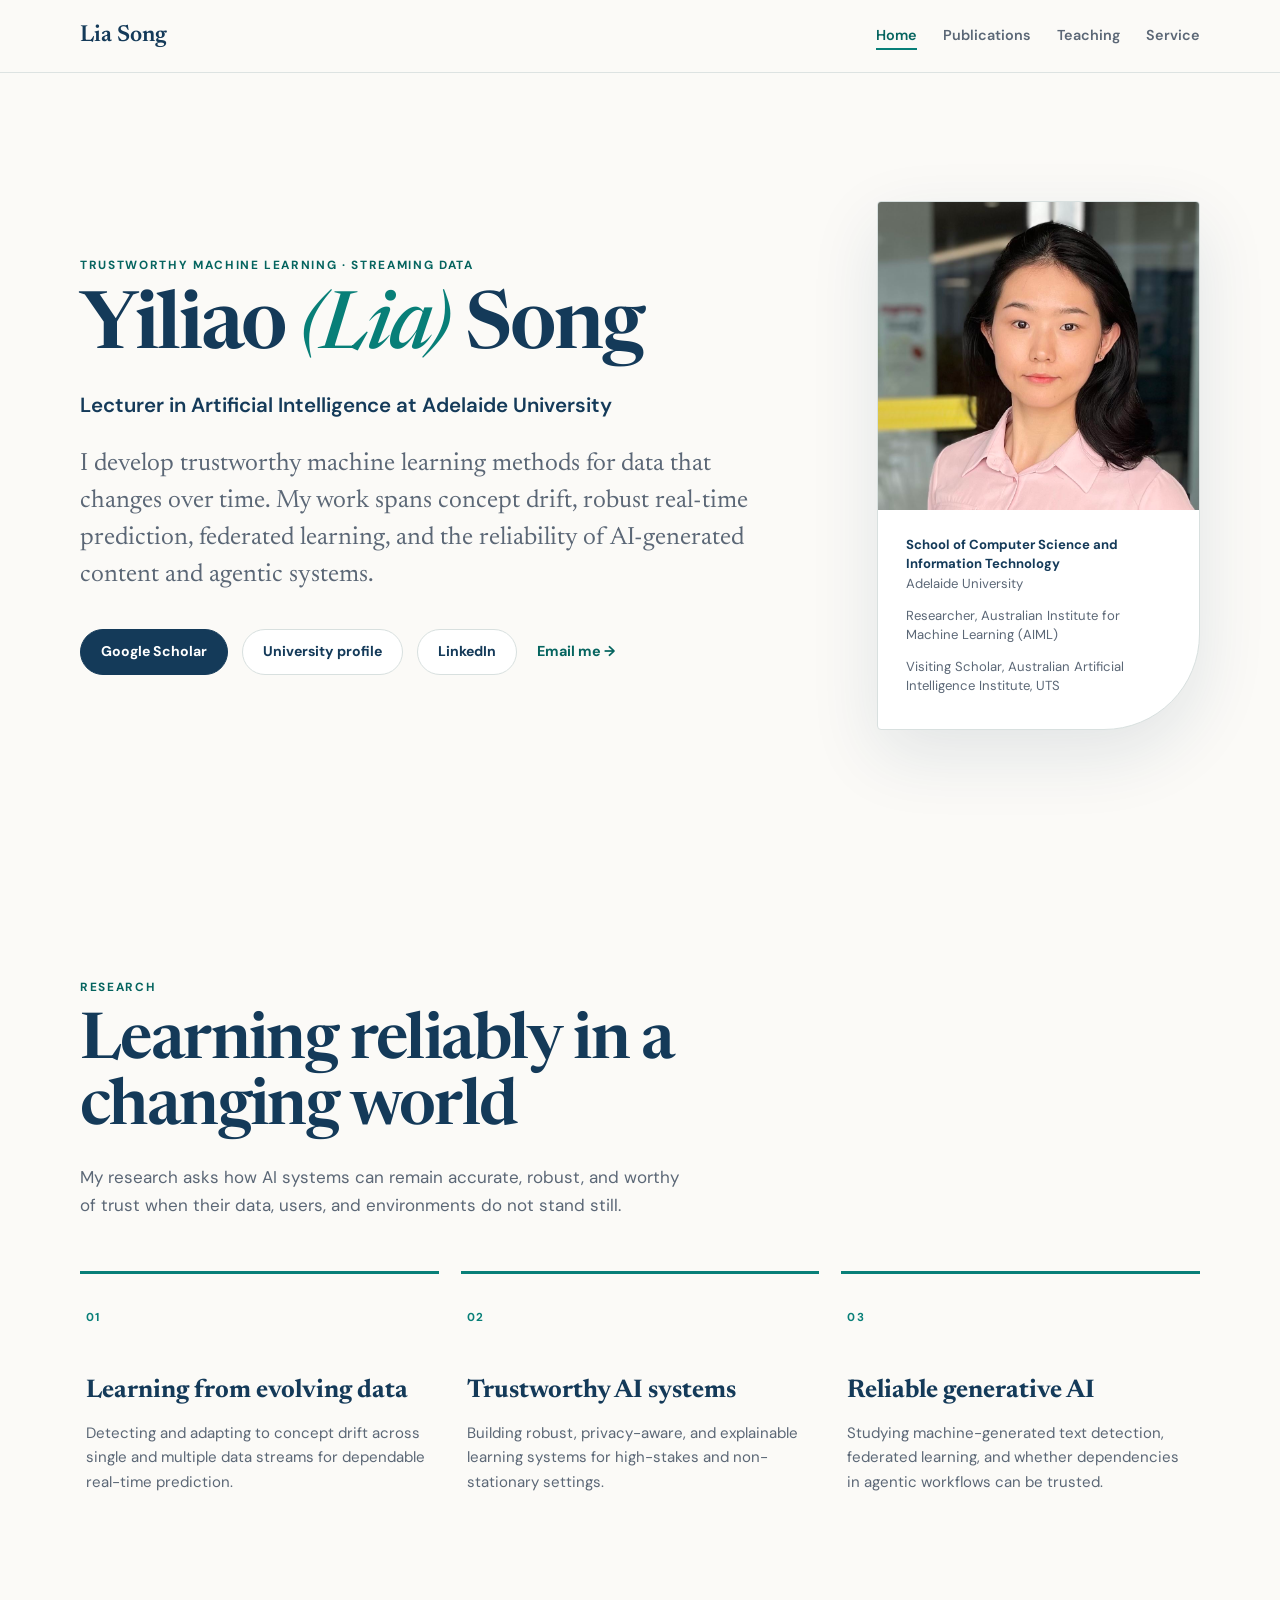
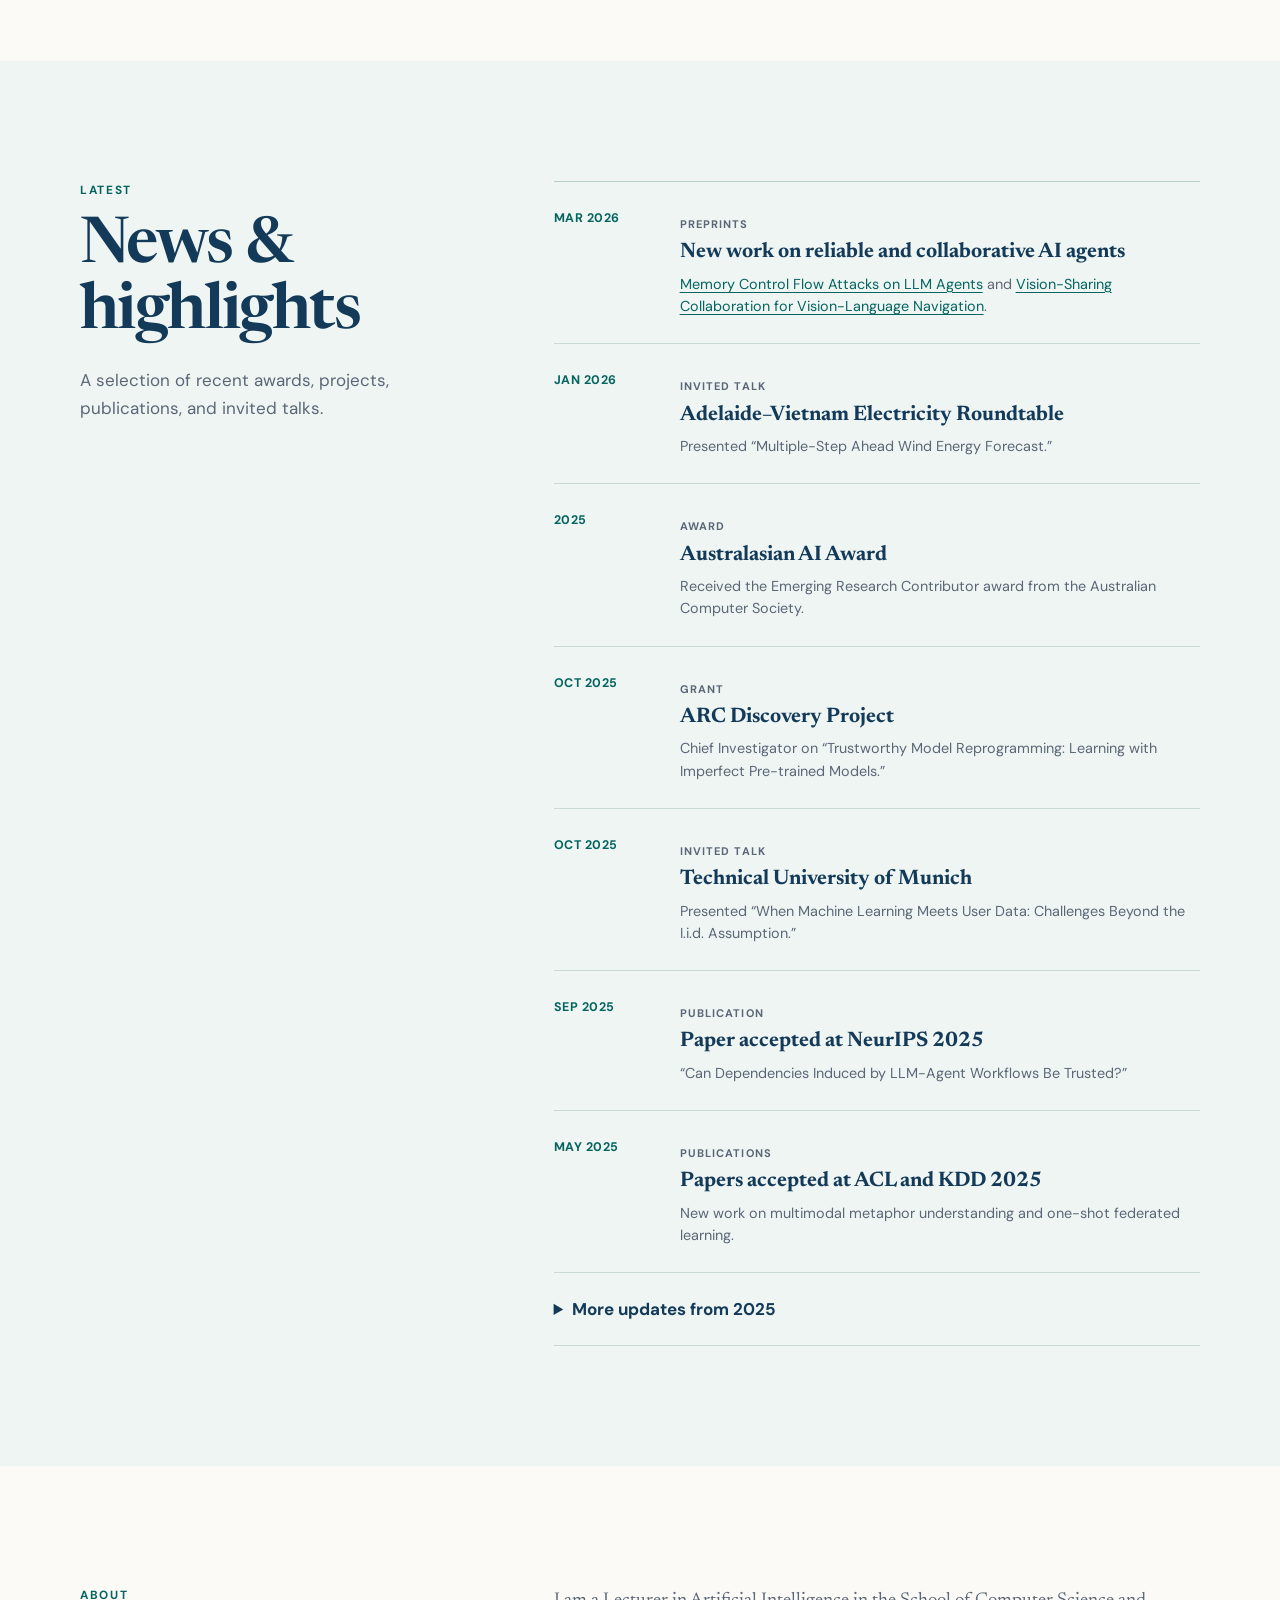
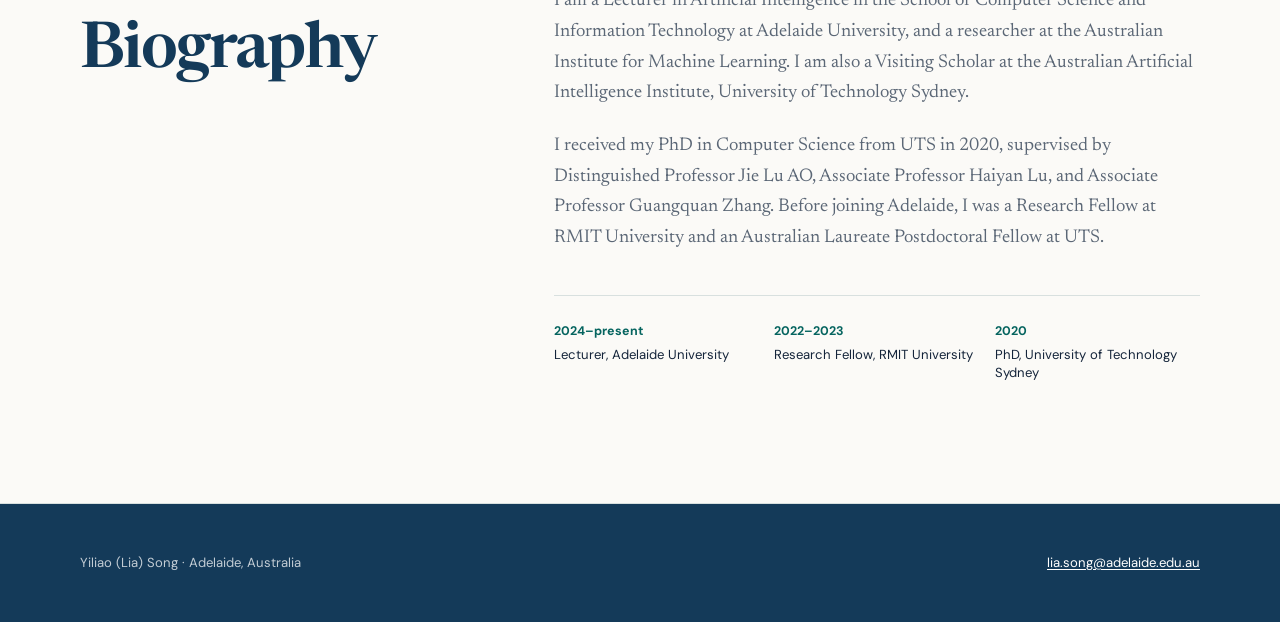
==== commit 13237550: "Reduce homepage name size" ====
--- a/index.html
+++ b/index.html
@@ -5,7 +5,7 @@
     <meta name="viewport" content="width=device-width, initial-scale=1">
     <meta name="description" content="Yiliao (Lia) Song is a Lecturer in Artificial Intelligence at Adelaide University, researching trustworthy machine learning and learning from evolving data.">
     <title>Yiliao (Lia) Song | Trustworthy Machine Learning</title>
-    <link rel="stylesheet" href="style.css">
+    <link rel="stylesheet" href="style.css?v=20260722-3">
 </head>
 <body>
 <header class="site-header">
--- a/style.css
+++ b/style.css
@@ -98,7 +98,7 @@
     line-height: 1.03;
 }
 
-.hero h1 { max-width: 760px; font-size: clamp(3.5rem, 8vw, 6.8rem); }
+.hero h1 { max-width: 760px; font-size: clamp(3.15rem, 6.2vw, 5.3rem); }
 .hero h1 span { color: var(--teal); font-style: italic; font-weight: 500; }
 .role { margin: 18px 0 0; color: var(--navy); font-size: clamp(1.05rem, 2vw, 1.28rem); font-weight: 600; }
 .intro { max-width: 720px; margin: 24px 0 0; color: var(--muted); font-family: var(--serif); font-size: clamp(1.25rem, 2.4vw, 1.56rem); line-height: 1.48; }
@@ -188,21 +188,21 @@
 .featured-publications-heading > p:last-child { margin: 0; color: var(--muted); }
 .publication-card {
     display: grid;
-    grid-template-columns: minmax(0, 0.95fr) minmax(300px, 1.05fr);
-    gap: clamp(30px, 5vw, 58px);
-    align-items: center;
-    padding: 30px;
+    grid-template-columns: minmax(300px, 420px) minmax(0, 1fr);
+    gap: clamp(28px, 4vw, 48px);
+    align-items: center;
+    padding: 28px;
     border: 1px solid var(--line);
-    border-radius: 6px 6px 72px 6px;
+    border-radius: 18px;
     background: var(--white);
-    box-shadow: 0 18px 60px rgba(20, 58, 89, 0.08);
+    box-shadow: 0 14px 42px rgba(20, 58, 89, 0.07);
 }
 .publication-card + .publication-card { margin-top: 28px; }
-.publication-card-reverse { grid-template-columns: minmax(300px, 1.05fr) minmax(0, 0.95fr); border-radius: 6px 72px 6px 6px; }
-.publication-card-reverse .publication-figure { grid-column: 2; grid-row: 1; }
-.publication-card-reverse .publication-copy { grid-column: 1; grid-row: 1; }
+.publication-card-reverse { grid-template-columns: minmax(300px, 420px) minmax(0, 1fr); border-radius: 18px; }
+.publication-card-reverse .publication-figure { grid-column: 1; grid-row: 1; }
+.publication-card-reverse .publication-copy { grid-column: 2; grid-row: 1; }
 .publication-figure { overflow: hidden; margin: 0; border: 1px solid var(--line); border-radius: 4px; background: #f7f8f7; }
-.publication-figure img { display: block; width: 100%; aspect-ratio: 16 / 10; object-fit: contain; background: white; }
+.publication-figure img { display: block; width: 100%; height: clamp(230px, 24vw, 280px); object-fit: contain; background: white; }
 .publication-figure figcaption { padding: 10px 13px; border-top: 1px solid var(--line); color: var(--muted); font-size: 0.7rem; }
 .publication-meta { margin: 0 0 14px; color: var(--teal-dark); font-size: 0.72rem; font-weight: 700; letter-spacing: 0.08em; text-transform: uppercase; }
 .publication-number { display: inline-flex; width: 28px; height: 28px; margin-right: 8px; border-radius: 50%; align-items: center; justify-content: center; background: var(--teal-dark); color: white; letter-spacing: 0; }
@@ -232,7 +232,7 @@
     .news-layout, .split-section { grid-template-columns: 1fr; }
     .news-intro { position: static; }
     .credential-row { grid-template-columns: 1fr; }
-    .publication-card, .publication-card-reverse { grid-template-columns: 1fr; padding: 24px; border-radius: 6px 6px 46px 6px; }
+    .publication-card, .publication-card-reverse { grid-template-columns: 1fr; padding: 24px; border-radius: 16px; }
     .publication-card-reverse .publication-figure, .publication-card-reverse .publication-copy { grid-column: 1; }
     .publication-card-reverse .publication-figure { grid-row: 1; }
     .publication-card-reverse .publication-copy { grid-row: 2; }
@@ -244,7 +244,7 @@
     .nav-shell { min-height: auto; padding-block: 17px; align-items: flex-start; flex-direction: column; gap: 12px; }
     .nav-links { width: 100%; gap: 0; justify-content: space-between; }
     .nav-links a { font-size: 0.78rem; }
-    .hero h1 { font-size: clamp(3.15rem, 17vw, 5rem); }
+    .hero h1 { font-size: clamp(2.85rem, 13vw, 4rem); }
     .hero-actions { align-items: stretch; flex-direction: column; }
     .button { width: 100%; }
     .text-link { margin: 4px 0 0; text-align: center; }
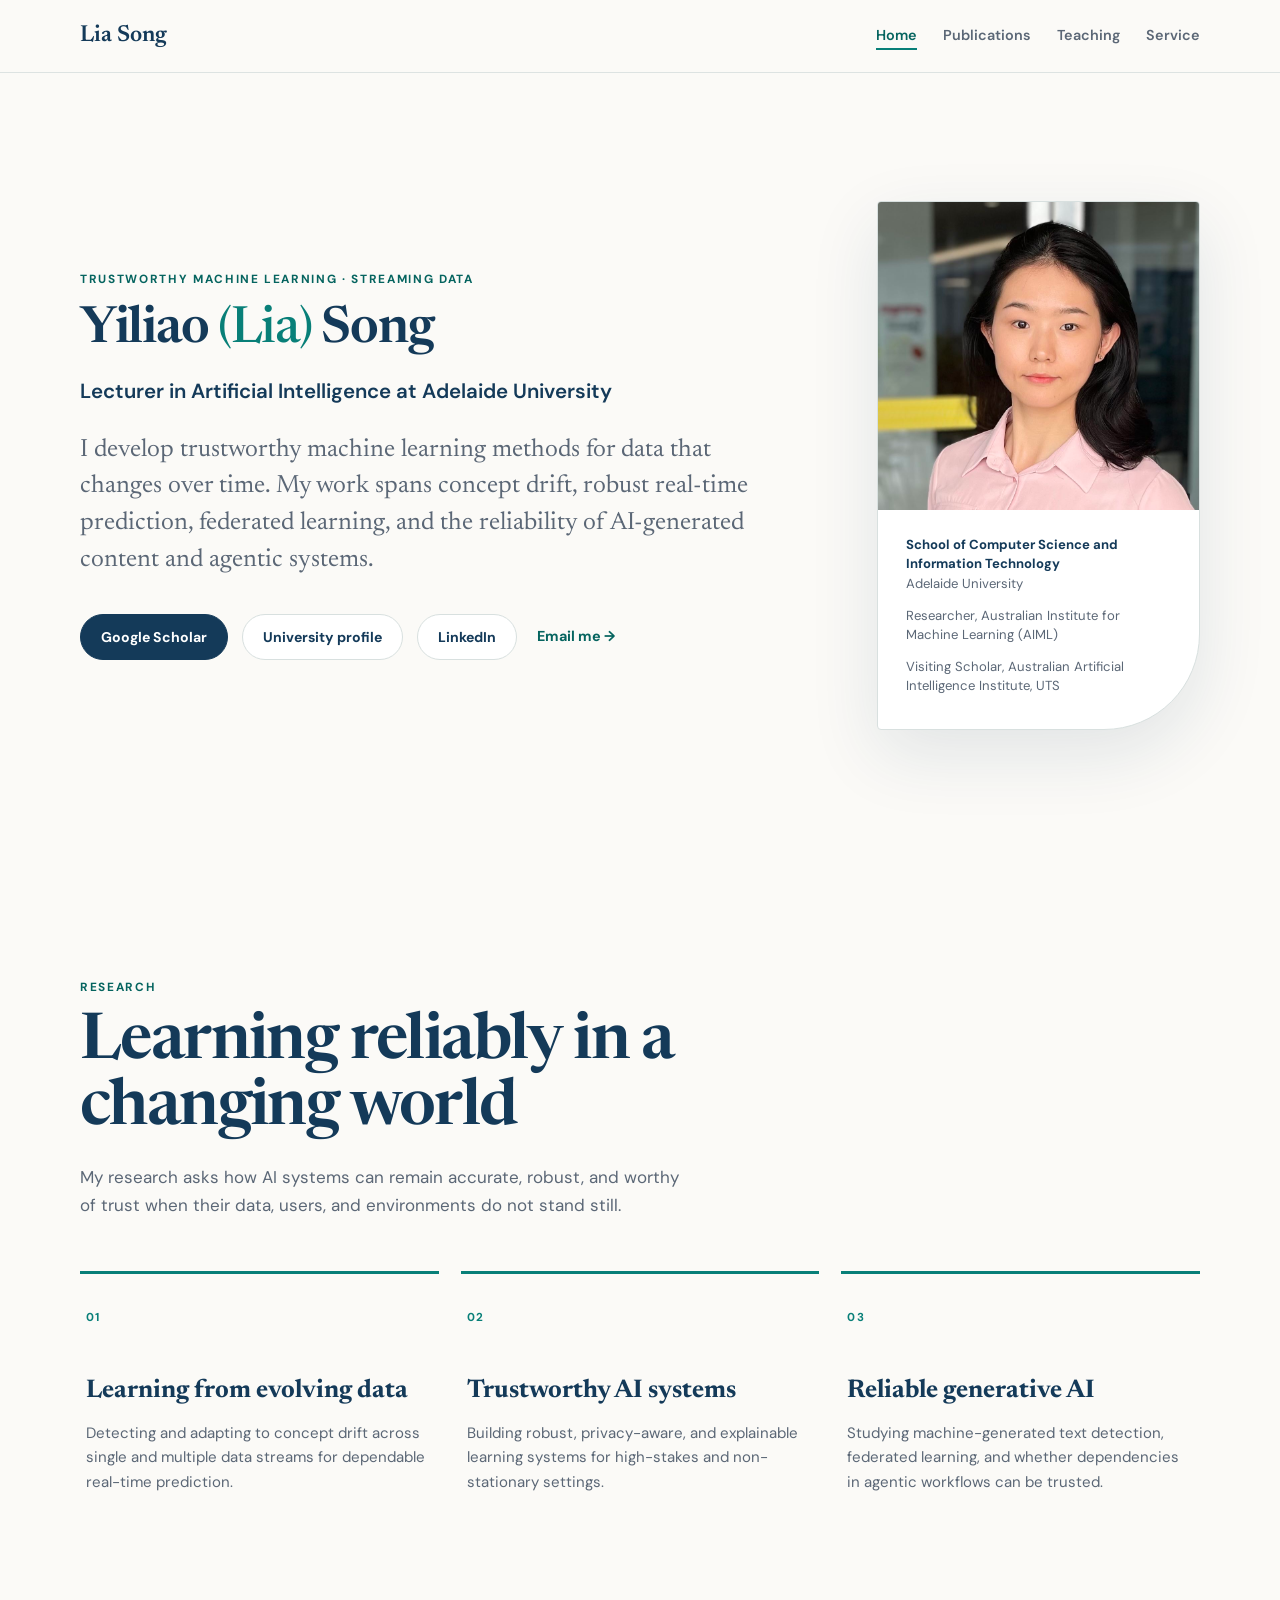
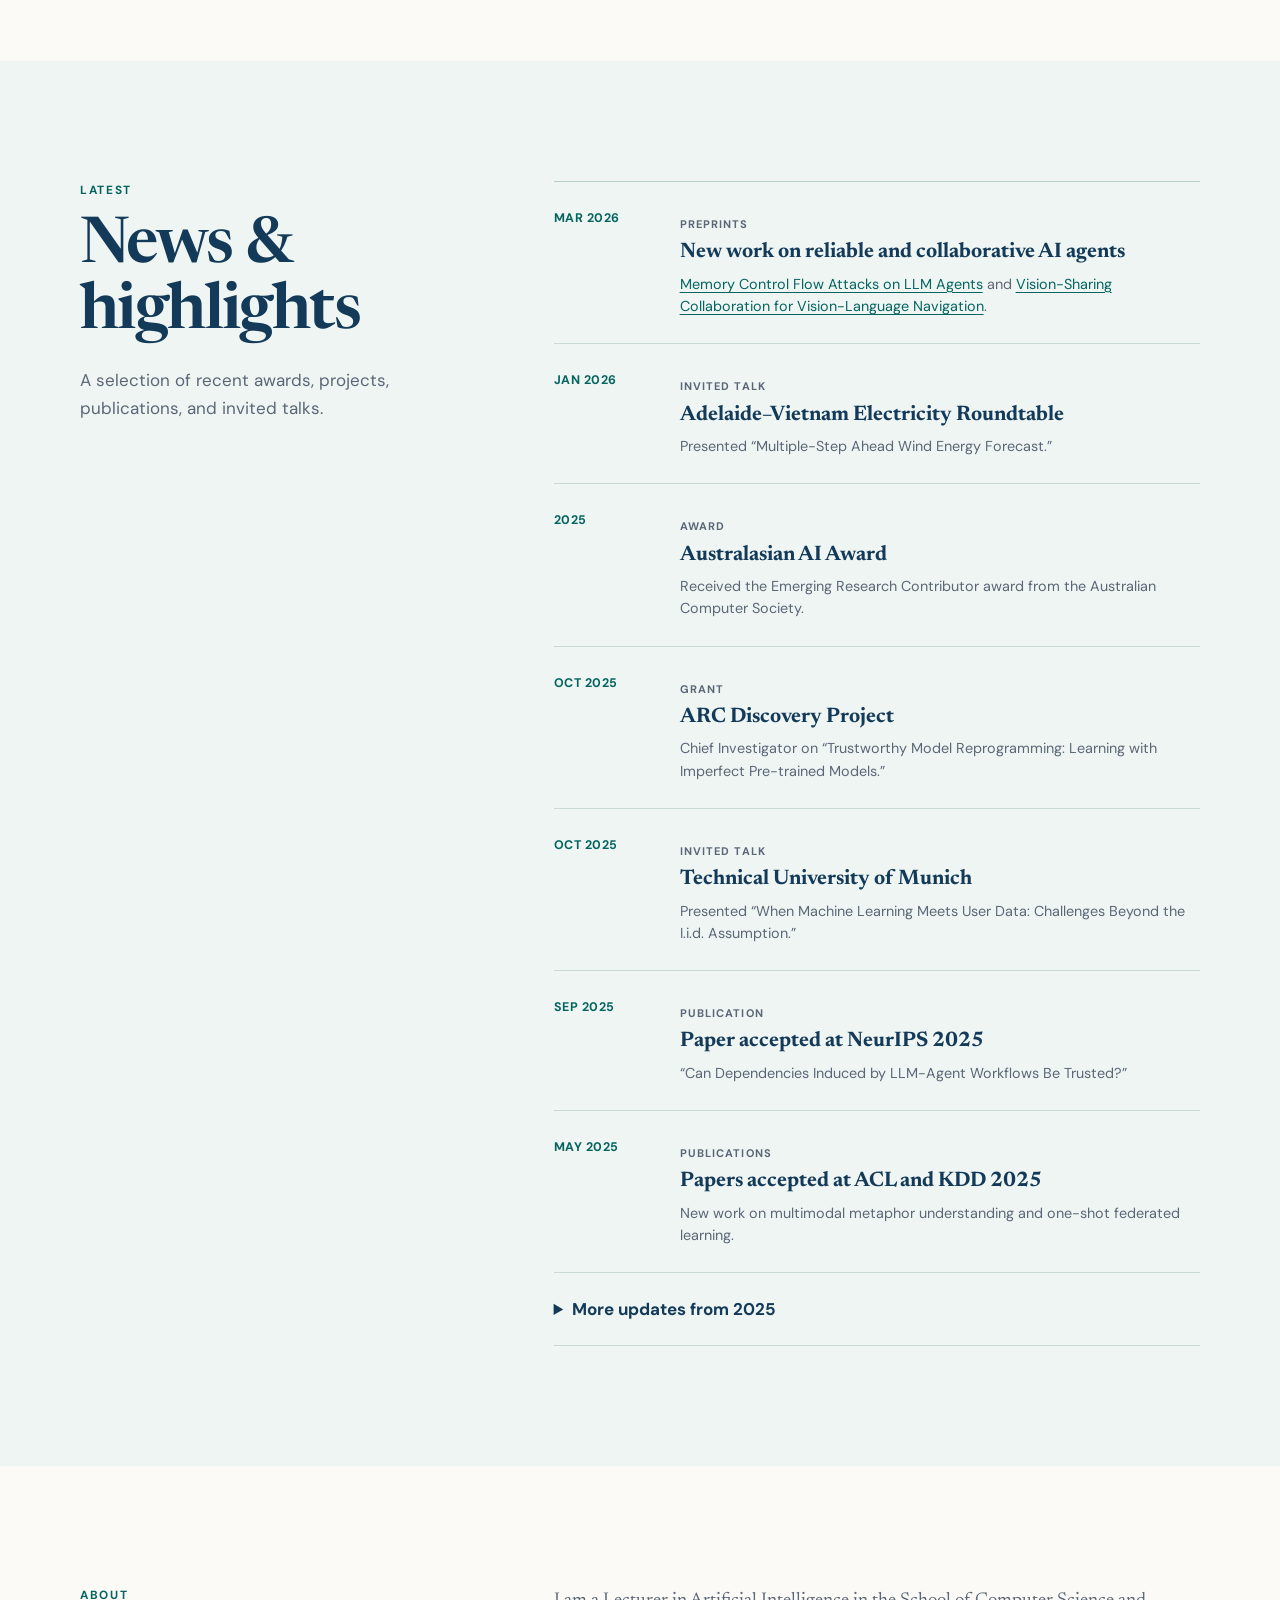
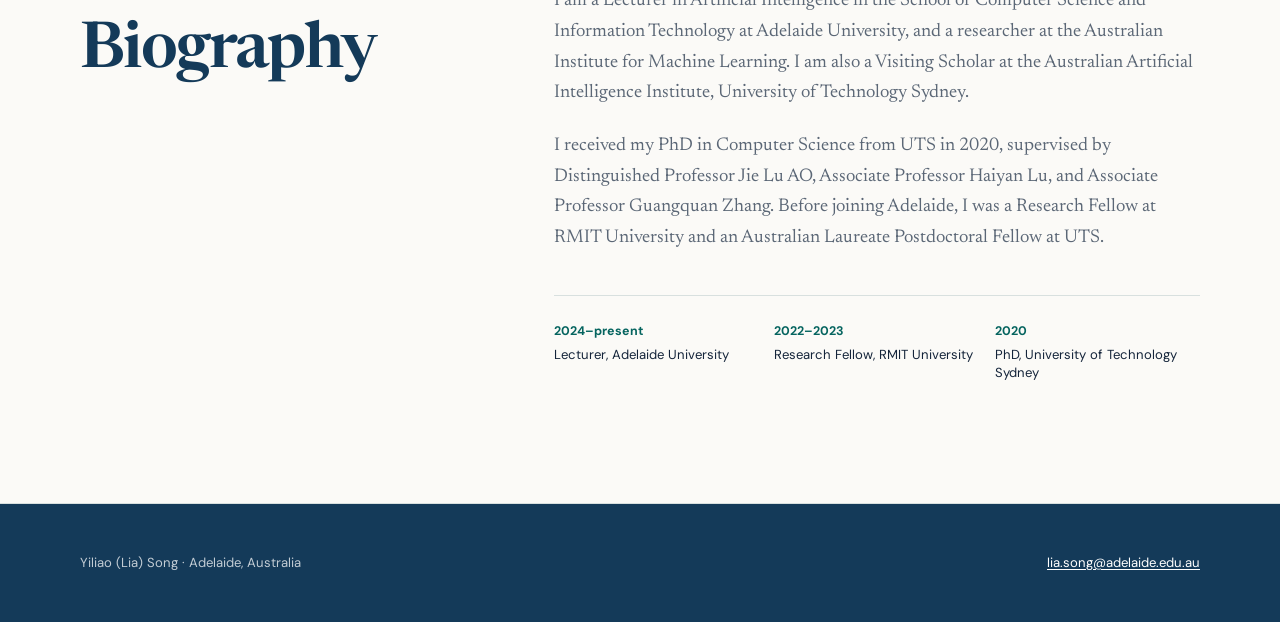
==== commit 7d3c6d8f: "Refine homepage name typography" ====
--- a/index.html
+++ b/index.html
@@ -5,7 +5,7 @@
     <meta name="viewport" content="width=device-width, initial-scale=1">
     <meta name="description" content="Yiliao (Lia) Song is a Lecturer in Artificial Intelligence at Adelaide University, researching trustworthy machine learning and learning from evolving data.">
     <title>Yiliao (Lia) Song | Trustworthy Machine Learning</title>
-    <link rel="stylesheet" href="style.css?v=20260722-3">
+    <link rel="stylesheet" href="style.css?v=20260722-4">
 </head>
 <body>
 <header class="site-header">
--- a/style.css
+++ b/style.css
@@ -98,8 +98,8 @@
     line-height: 1.03;
 }
 
-.hero h1 { max-width: 760px; font-size: clamp(3.15rem, 6.2vw, 5.3rem); }
-.hero h1 span { color: var(--teal); font-style: italic; font-weight: 500; }
+.hero h1 { max-width: 760px; font-size: clamp(2.6rem, 4vw, 3.7rem); }
+.hero h1 span { color: var(--teal); font-style: normal; font-weight: 500; }
 .role { margin: 18px 0 0; color: var(--navy); font-size: clamp(1.05rem, 2vw, 1.28rem); font-weight: 600; }
 .intro { max-width: 720px; margin: 24px 0 0; color: var(--muted); font-family: var(--serif); font-size: clamp(1.25rem, 2.4vw, 1.56rem); line-height: 1.48; }
 .hero-actions { margin-top: 34px; display: flex; flex-wrap: wrap; align-items: center; gap: 14px; }
@@ -244,7 +244,7 @@
     .nav-shell { min-height: auto; padding-block: 17px; align-items: flex-start; flex-direction: column; gap: 12px; }
     .nav-links { width: 100%; gap: 0; justify-content: space-between; }
     .nav-links a { font-size: 0.78rem; }
-    .hero h1 { font-size: clamp(2.85rem, 13vw, 4rem); }
+    .hero h1 { font-size: clamp(2.45rem, 10vw, 2.85rem); }
     .hero-actions { align-items: stretch; flex-direction: column; }
     .button { width: 100%; }
     .text-link { margin: 4px 0 0; text-align: center; }
